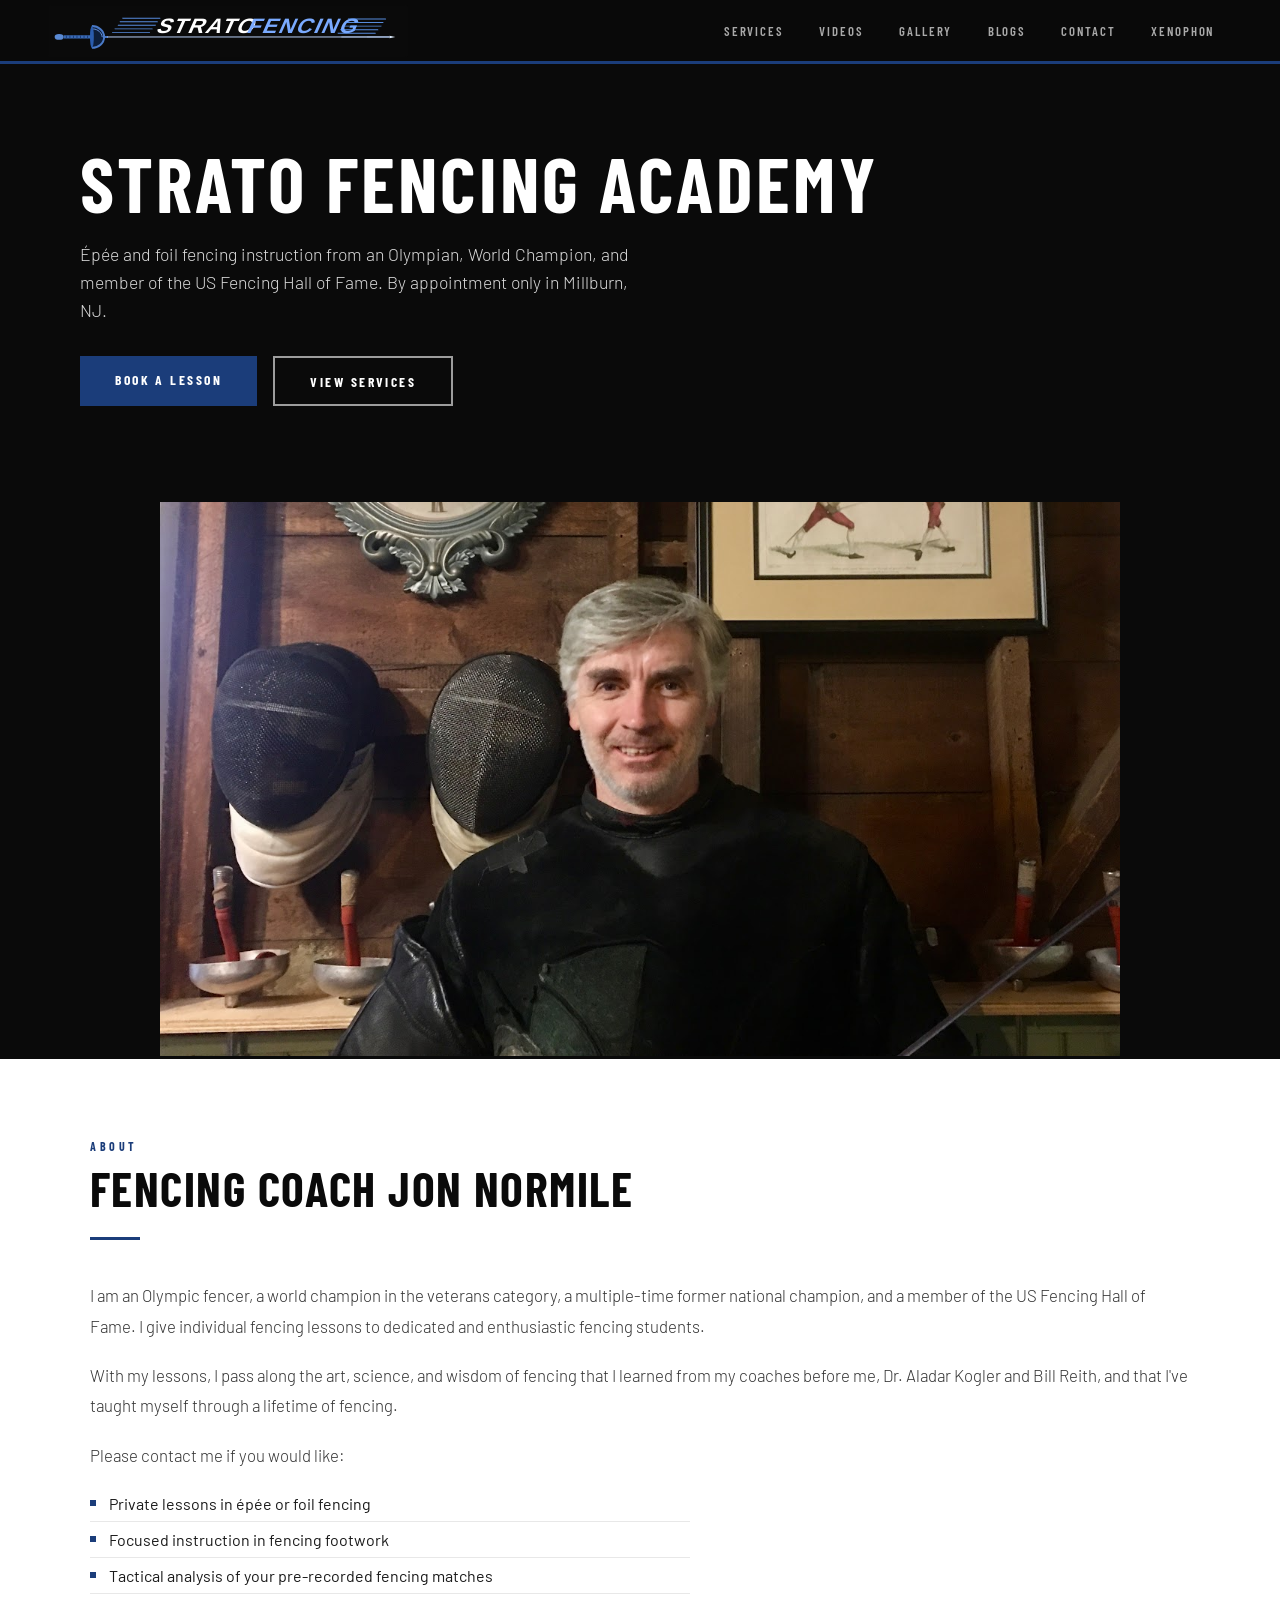
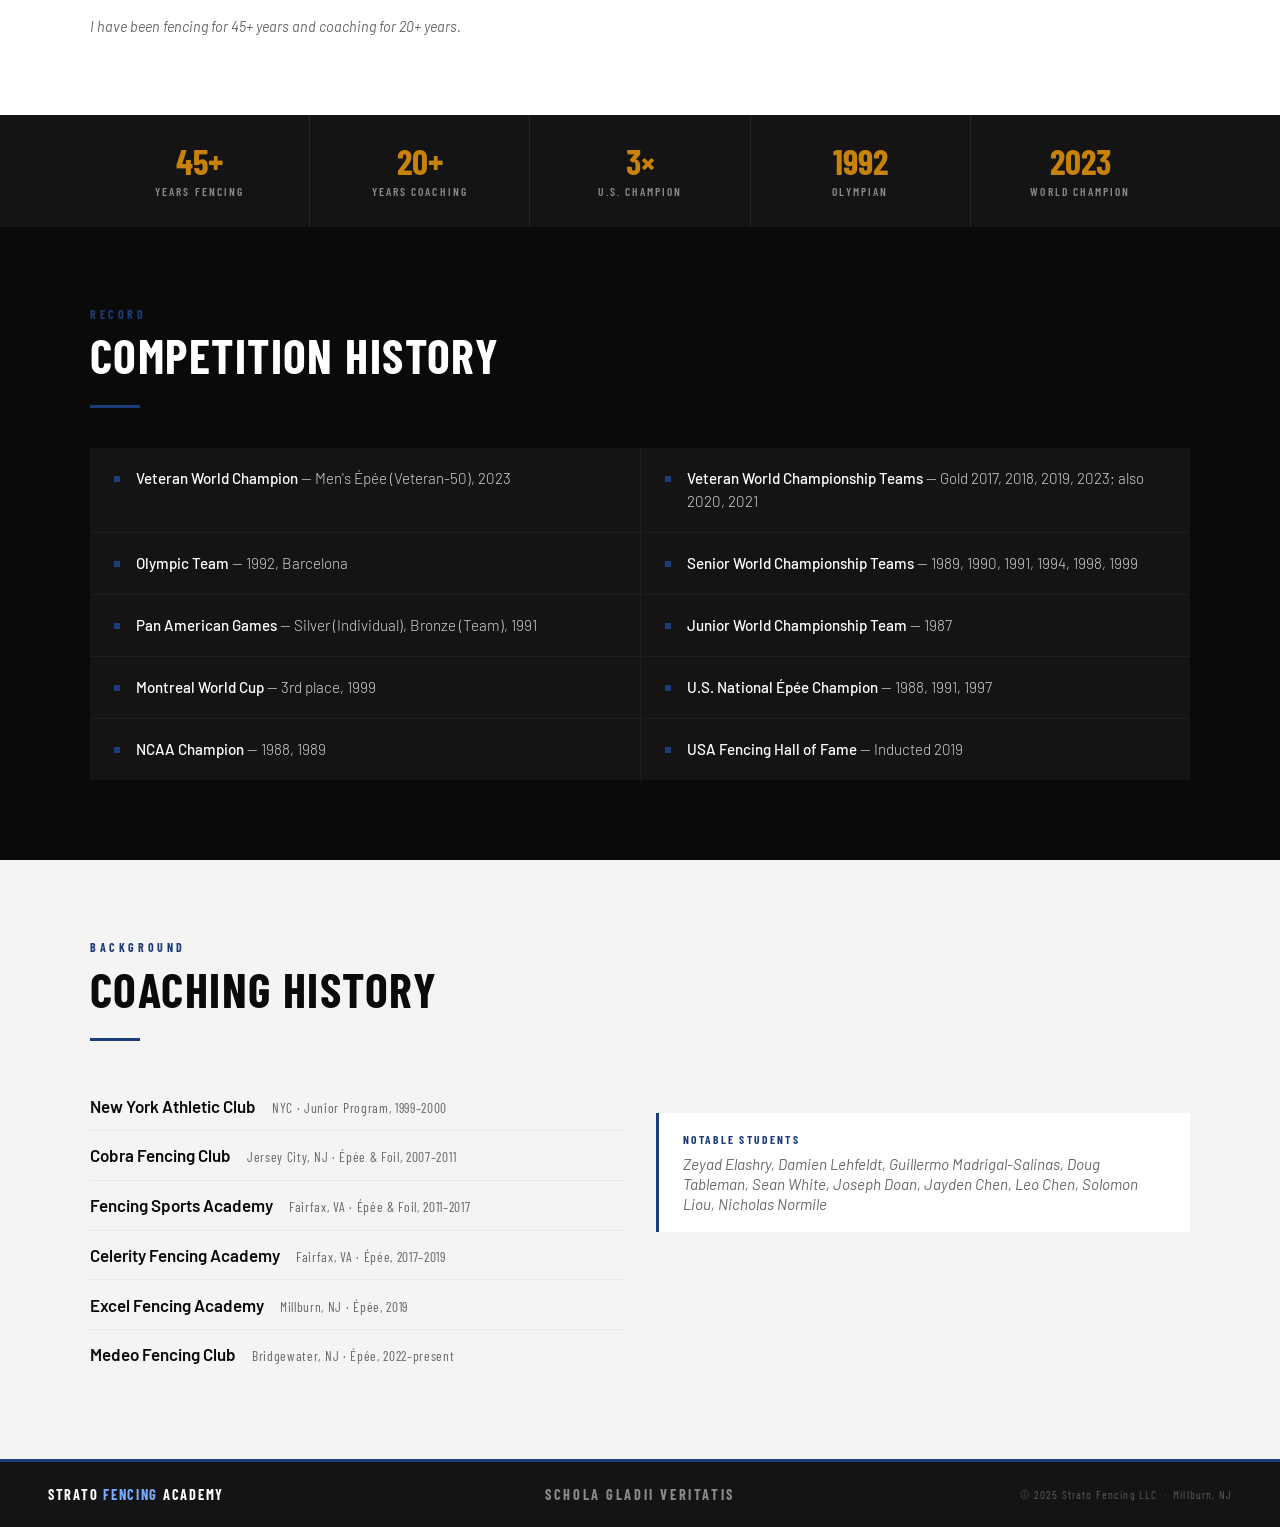
==== index.html @ b4c85057 "Add Zelle QR code to contact page, update stats bar color to amber - Add zelle-qr.png and display it" ====
<!DOCTYPE html>
<html lang="en">
<head>
  <meta charset="UTF-8" />
  <meta name="viewport" content="width=device-width, initial-scale=1.0" />
  <title>Strato Fencing Academy | Jon Normile — Millburn, NJ</title>
  <meta name="description" content="Private épée and foil fencing lessons in Millburn, NJ with Jon Normile — 1992 Olympian, 2023 Veteran World Champion, USA Fencing Hall of Fame." />
  <meta name="keywords" content="fencing lessons Millburn NJ, epee coach New Jersey, fencing instructor NJ, private fencing lessons, Jon Normile" />
  <link rel="preconnect" href="https://fonts.googleapis.com" />
  <link rel="preconnect" href="https://fonts.gstatic.com" crossorigin />
  <link href="https://fonts.googleapis.com/css2?family=Barlow+Condensed:wght@300;400;600;700&family=Barlow:wght@300;400;500&display=swap" rel="stylesheet" />
  <style>
    *, *::before, *::after { box-sizing: border-box; margin: 0; padding: 0; }

    :root {
      --black:   #0a0a0a;
      --dark:    #141414;
      --white:   #ffffff;
      --off:     #f4f4f4;
      --accent:  #1b3d7a;
      --accent2: #2a5cad;
      --text:    #1a1a1a;
      --muted:   #666666;
      --light:   #e8e8e8;
    }

    html { scroll-behavior: smooth; }

    body {
      font-family: 'Barlow', sans-serif;
      font-size: 17px;
      color: var(--text);
      background: var(--white);
      overflow-x: hidden;
    }

    /* ── NAV ── */
    nav {
      position: fixed; top: 0; left: 0; right: 0; z-index: 200;
      height: 64px;
      display: flex; align-items: center; justify-content: space-between;
      padding: 0 3rem;
      background: rgba(10,10,10,0.95);
      backdrop-filter: blur(6px);
      border-bottom: 3px solid var(--accent);
    }
    .nav-logo { text-decoration: none; display: flex; align-items: center; }
    .nav-logo-img { height: 52px; width: auto; display: block; }
    .nav-links { display: flex; list-style: none; }
    .nav-links a {
      font-family: 'Barlow Condensed', sans-serif;
      font-size: 0.8rem;
      font-weight: 600;
      letter-spacing: 0.15em;
      text-transform: uppercase;
      color: rgba(255,255,255,0.65);
      text-decoration: none;
      padding: 0 1.1rem;
      height: 64px;
      display: flex; align-items: center;
      border-bottom: 3px solid transparent;
      margin-bottom: -3px;
      transition: color 0.2s, border-color 0.2s;
    }
    .nav-links a:hover,
    .nav-links a.active { color: var(--white); border-bottom-color: var(--accent); }

    /* ── HERO ── */
    .hero {
      background: var(--black);
      padding: 9rem 5rem 6rem;
      display: flex;
      flex-direction: column;
      align-items: flex-start;
    }
    .hero-title {
      font-family: 'Barlow Condensed', sans-serif;
      font-size: clamp(2.5rem, 6vw, 5rem);
      font-weight: 700;
      line-height: 1;
      letter-spacing: 0.04em;
      text-transform: uppercase;
      color: var(--white);
      margin-bottom: 1.2rem;
    }
    .hero-sub {
      font-size: 1.1rem;
      font-weight: 300;
      color: rgba(255,255,255,0.85);
      margin-bottom: 2rem;
      max-width: 560px;
      line-height: 1.6;
    }
    .hero-cta {
      display: flex; gap: 1rem; flex-wrap: wrap;
    }
    .btn-primary {
      font-family: 'Barlow Condensed', sans-serif;
      font-size: 0.85rem;
      font-weight: 700;
      letter-spacing: 0.18em;
      text-transform: uppercase;
      padding: 0.9rem 2.2rem;
      background: var(--accent);
      color: var(--white);
      text-decoration: none;
      transition: background 0.2s, transform 0.15s;
      display: inline-block;
    }
    .btn-primary:hover { background: var(--accent2); transform: translateY(-2px); }
    .btn-outline {
      font-family: 'Barlow Condensed', sans-serif;
      font-size: 0.85rem;
      font-weight: 700;
      letter-spacing: 0.18em;
      text-transform: uppercase;
      padding: 0.9rem 2.2rem;
      border: 2px solid rgba(255,255,255,0.6);
      color: var(--white);
      text-decoration: none;
      transition: border-color 0.2s, background 0.2s;
      display: inline-block;
    }
    .btn-outline:hover { border-color: var(--white); background: rgba(255,255,255,0.1); }

    /* ── PHOTO BLOCK ── */
    .photo-block {
      background: var(--black);
      text-align: center;
    }
    .photo-block img {
      width: 75%;
      height: auto;
      display: inline-block;
    }

    /* ── STATS BAR ── */
    .stats-bar {
      background: var(--dark);
      display: flex;
      justify-content: center;
    }
    .stats-inner {
      display: flex;
      width: 100%;
      max-width: 1100px;
    }
    .stat {
      flex: 1;
      padding: 1.8rem 2rem;
      text-align: center;
      border-right: 1px solid rgba(255,255,255,0.08);
    }
    .stat:last-child { border-right: none; }
    .stat-number {
      font-family: 'Barlow Condensed', sans-serif;
      font-size: 2.2rem;
      font-weight: 700;
      color: #c8820a;
      line-height: 1;
      margin-bottom: 0.3rem;
    }
    .stat-label {
      font-family: 'Barlow Condensed', sans-serif;
      font-size: 0.72rem;
      font-weight: 600;
      letter-spacing: 0.18em;
      text-transform: uppercase;
      color: rgba(255,255,255,0.5);
    }

    /* ── SECTIONS ── */
    section { padding: 5rem 3rem; }
    .section-inner { max-width: 1100px; margin: 0 auto; }
    .section-label {
      font-family: 'Barlow Condensed', sans-serif;
      font-size: 0.75rem;
      font-weight: 700;
      letter-spacing: 0.3em;
      text-transform: uppercase;
      color: var(--accent);
      margin-bottom: 0.6rem;
    }
    .section-title {
      font-family: 'Barlow Condensed', sans-serif;
      font-size: clamp(2rem, 4vw, 3rem);
      font-weight: 700;
      text-transform: uppercase;
      letter-spacing: 0.03em;
      color: var(--black);
      line-height: 1.05;
      margin-bottom: 1.5rem;
    }
    .section-rule {
      width: 50px; height: 3px;
      background: var(--accent);
      margin-bottom: 2.5rem;
    }

    /* ── ABOUT ── */
    #about { background: var(--white); }
    .services-list {
      list-style: none;
      margin: 1rem 0 1.5rem;
    }
    .services-list li {
      font-size: 1rem;
      font-weight: 400;
      padding: 0.5rem 0 0.5rem 1.2rem;
      border-bottom: 1px solid var(--light);
      position: relative;
      color: var(--text);
    }
    .services-list li::before {
      content: '';
      position: absolute; left: 0; top: 50%;
      transform: translateY(-50%);
      width: 6px; height: 6px;
      background: var(--accent);
    }

    /* ── COMPETITION ── */
    #competition { background: var(--black); }
    #competition .section-title { color: var(--white); }
    #competition .section-label { color: var(--accent); }
    .comp-grid {
      display: grid;
      grid-template-columns: 1fr 1fr;
      gap: 1px;
      background: rgba(255,255,255,0.08);
      margin-top: 1rem;
    }
    .comp-item {
      background: var(--dark);
      padding: 1.2rem 1.5rem;
      display: flex;
      gap: 1rem;
      align-items: flex-start;
      transition: background 0.2s;
    }
    .comp-item:hover { background: #1e1e1e; }
    .comp-bullet {
      width: 6px; height: 6px;
      background: var(--accent);
      flex-shrink: 0;
      margin-top: 0.55rem;
    }
    .comp-text {
      font-size: 0.95rem;
      font-weight: 300;
      color: rgba(255,255,255,0.8);
      line-height: 1.5;
    }
    .comp-text strong { color: var(--white); font-weight: 500; }

    /* ── COACHING HISTORY ── */
    #coaching { background: var(--off); }
    .coaching-two-col {
      display: grid;
      grid-template-columns: 1fr 1fr;
      gap: 2rem;
      align-items: start;
    }
    .coaching-list { list-style: none; }
    .coaching-list li {
      display: flex;
      gap: 1rem;
      padding: 0.9rem 0;
      border-bottom: 1px solid var(--light);
      align-items: baseline;
      flex-wrap: wrap;
    }
    .coaching-list li:last-child { border-bottom: none; }
    .coaching-list a {
      font-weight: 600;
      color: var(--black);
      text-decoration: none;
      transition: color 0.2s;
    }
    .coaching-list a:hover { color: var(--accent); }
    .coaching-meta {
      font-family: 'Barlow Condensed', sans-serif;
      font-size: 0.85rem;
      letter-spacing: 0.05em;
      color: var(--muted);
    }
    .notable-students {
      margin-top: 2rem;
      padding: 1.2rem 1.5rem;
      background: var(--white);
      border-left: 3px solid var(--accent);
    }
    .notable-students strong {
      font-family: 'Barlow Condensed', sans-serif;
      font-size: 0.72rem;
      font-weight: 700;
      letter-spacing: 0.2em;
      text-transform: uppercase;
      color: var(--accent);
      display: block;
      margin-bottom: 0.4rem;
    }
    .notable-students span { font-size: 0.95rem; color: var(--muted); font-style: italic; }

    /* ── FOOTER ── */
    footer {
      background: var(--dark);
      border-top: 3px solid var(--accent);
      padding: 1.5rem 3rem;
      display: grid;
      grid-template-columns: 1fr 1fr 1fr;
      align-items: center;
    }
    .footer-logo {
      font-family: 'Barlow Condensed', sans-serif;
      font-size: 0.9rem;
      font-weight: 700;
      letter-spacing: 0.12em;
      text-transform: uppercase;
      color: var(--white);
    }
    .footer-logo span { color: #7aaaff; }
    .footer-schola {
      font-family: 'Barlow Condensed', sans-serif;
      font-size: 0.9rem;
      font-weight: 700;
      letter-spacing: 0.18em;
      text-transform: uppercase;
      color: rgba(255,255,255,0.5);
      text-align: center;
    }
    .footer-copy {
      font-family: 'Barlow Condensed', sans-serif;
      font-size: 0.72rem;
      letter-spacing: 0.1em;
      color: rgba(255,255,255,0.3);
    }

    /* ── RESPONSIVE ── */
    @media (max-width: 900px) {
      nav { padding: 0 1.2rem; }
      .nav-links a { padding: 0 0.6rem; font-size: 0.72rem; }
      .hero { padding: 7rem 2rem 4rem; }
      .comp-grid { grid-template-columns: 1fr; }
      .coaching-two-col { grid-template-columns: 1fr; }
      section { padding: 3.5rem 1.5rem; }
      .stats-inner { flex-wrap: wrap; }
      .stat { flex: 1 1 50%; }
      footer { flex-direction: column; gap: 0.5rem; padding: 1.2rem; text-align: center; }
    }
    @media (max-width: 500px) {
      .nav-links a { padding: 0 0.4rem; font-size: 0.65rem; letter-spacing: 0.08em; }
      .hero { padding: 6rem 1.2rem 3rem; }
      .photo-block img { width: 100%; }
    }
  </style>
</head>
<body>

<!-- NAV -->
<nav>
  <a class="nav-logo" href="index.html"><img src="strato-logo.svg" alt="Strato Fencing Academy" class="nav-logo-img"></a>
  <ul class="nav-links">
    <li><a href="products.html">Services</a></li>
    <li><a href="videos.html">Videos</a></li>
    <li><a href="gallery.html">Gallery</a></li>
    <li><a href="blogs.html">Blogs</a></li>
    <li><a href="contact.html">Contact</a></li>
    <li><a href="xenophon.html">Xenophon</a></li>
  </ul>
</nav>

<!-- HERO -->
<div class="hero">
  <h1 class="hero-title">Strato Fencing Academy</h1>
  <p class="hero-sub">Épée and foil fencing instruction from an Olympian, World Champion, and member of the US Fencing Hall of Fame. By appointment only in Millburn, NJ.</p>
  <div class="hero-cta">
    <a class="btn-primary" href="https://calendar.app.google/FZzLGqVo8ZLfsFh5A" target="_blank">Book a Lesson</a>
    <a class="btn-outline" href="products.html">View Services</a>
  </div>
</div>

<!-- PHOTO -->
<div class="photo-block">
  <img src="homepage.jpg" alt="Jon Normile" />
</div>

<!-- ABOUT -->
<section id="about">
  <div class="section-inner">
    <div class="section-label">About</div>
    <h2 class="section-title">Fencing Coach Jon Normile</h2>
    <div class="section-rule"></div>
    <p style="font-size:1.05rem; font-weight:300; line-height:1.8; color:#333; margin-bottom:1.2rem;">I am an Olympic fencer, a world champion in the veterans category, a multiple-time former national champion, and a member of the US Fencing Hall of Fame. I give individual fencing lessons to dedicated and enthusiastic fencing students.</p>
    <p style="font-size:1.05rem; font-weight:300; line-height:1.8; color:#333; margin-bottom:1.2rem;">With my lessons, I pass along the art, science, and wisdom of fencing that I learned from my coaches before me, Dr. Aladar Kogler and Bill Reith, and that I've taught myself through a lifetime of fencing.</p>
    <p style="font-size:1.05rem; font-weight:300; line-height:1.8; color:#333; margin-bottom:0.8rem;">Please contact me if you would like:</p>
    <ul class="services-list" style="max-width:600px;">
      <li>Private lessons in épée or foil fencing</li>
      <li>Focused instruction in fencing footwork</li>
      <li>Tactical analysis of your pre-recorded fencing matches</li>
    </ul>
    <p style="font-size:0.9rem; font-style:italic; color:var(--muted); margin-top:1rem;">I have been fencing for 45+ years and coaching for 20+ years.</p>
  </div>
</section>

<!-- STATS BAR -->
<div class="stats-bar">
  <div class="stats-inner">
    <div class="stat">
      <div class="stat-number">45+</div>
      <div class="stat-label">Years Fencing</div>
    </div>
    <div class="stat">
      <div class="stat-number">20+</div>
      <div class="stat-label">Years Coaching</div>
    </div>
    <div class="stat">
      <div class="stat-number">3×</div>
      <div class="stat-label">U.S. Champion</div>
    </div>
    <div class="stat">
      <div class="stat-number">1992</div>
      <div class="stat-label">Olympian</div>
    </div>
    <div class="stat">
      <div class="stat-number">2023</div>
      <div class="stat-label">World Champion</div>
    </div>
  </div>
</div>

<!-- COMPETITION -->
<section id="competition">
  <div class="section-inner">
    <div class="section-label">Record</div>
    <h2 class="section-title">Competition History</h2>
    <div class="section-rule"></div>
    <div class="comp-grid">
      <div class="comp-item"><div class="comp-bullet"></div><div class="comp-text"><strong>Veteran World Champion</strong> — Men's Épée (Veteran-50), 2023</div></div>
      <div class="comp-item"><div class="comp-bullet"></div><div class="comp-text"><strong>Veteran World Championship Teams</strong> — Gold 2017, 2018, 2019, 2023; also 2020, 2021</div></div>
      <div class="comp-item"><div class="comp-bullet"></div><div class="comp-text"><strong>Olympic Team</strong> — 1992, Barcelona</div></div>
      <div class="comp-item"><div class="comp-bullet"></div><div class="comp-text"><strong>Senior World Championship Teams</strong> — 1989, 1990, 1991, 1994, 1998, 1999</div></div>
      <div class="comp-item"><div class="comp-bullet"></div><div class="comp-text"><strong>Pan American Games</strong> — Silver (Individual), Bronze (Team), 1991</div></div>
      <div class="comp-item"><div class="comp-bullet"></div><div class="comp-text"><strong>Junior World Championship Team</strong> — 1987</div></div>
      <div class="comp-item"><div class="comp-bullet"></div><div class="comp-text"><strong>Montreal World Cup</strong> — 3rd place, 1999</div></div>
      <div class="comp-item"><div class="comp-bullet"></div><div class="comp-text"><strong>U.S. National Épée Champion</strong> — 1988, 1991, 1997</div></div>
      <div class="comp-item"><div class="comp-bullet"></div><div class="comp-text"><strong>NCAA Champion</strong> — 1988, 1989</div></div>
      <div class="comp-item"><div class="comp-bullet"></div><div class="comp-text"><strong>USA Fencing Hall of Fame</strong> — Inducted 2019</div></div>
    </div>
  </div>
</section>

<!-- COACHING -->
<section id="coaching">
  <div class="section-inner">
    <div class="section-label">Background</div>
    <h2 class="section-title">Coaching History</h2>
    <div class="section-rule"></div>
    <div class="coaching-two-col">
      <ul class="coaching-list">
        <li>
          <a href="https://www.nyac.org/web/pages/fencing" target="_blank">New York Athletic Club</a>
          <span class="coaching-meta">NYC · Junior Program, 1999–2000</span>
        </li>
        <li>
          <a href="https://www.cobrafencing.com/" target="_blank">Cobra Fencing Club</a>
          <span class="coaching-meta">Jersey City, NJ · Épée &amp; Foil, 2007–2011</span>
        </li>
        <li>
          <a href="https://www.fencingsports.net/" target="_blank">Fencing Sports Academy</a>
          <span class="coaching-meta">Fairfax, VA · Épée &amp; Foil, 2011–2017</span>
        </li>
        <li>
          <a href="https://www.facebook.com/celerityfencing/" target="_blank">Celerity Fencing Academy</a>
          <span class="coaching-meta">Fairfax, VA · Épée, 2017–2019</span>
        </li>
        <li>
          <a href="https://www.excelfencers.com/" target="_blank">Excel Fencing Academy</a>
          <span class="coaching-meta">Millburn, NJ · Épée, 2019</span>
        </li>
        <li>
          <a href="https://www.medeofencing.com/" target="_blank">Medeo Fencing Club</a>
          <span class="coaching-meta">Bridgewater, NJ · Épée, 2022–present</span>
        </li>
      </ul>
      <div class="notable-students">
        <strong>Notable Students</strong>
        <span>Zeyad Elashry, Damien Lehfeldt, Guillermo Madrigal-Salinas, Doug Tableman, Sean White, Joseph Doan, Jayden Chen, Leo Chen, Solomon Liou, Nicholas Normile</span>
      </div>
    </div>
  </div>
</section>

<!-- FOOTER -->
<footer>
  <div class="footer-logo">Strato <span>Fencing</span> Academy</div>
  <div class="footer-schola">Schola Gladii Veritatis</div>
  <div class="footer-copy" style="text-align:right;">&copy; 2025 Strato Fencing LLC &nbsp;·&nbsp; Millburn, NJ</div>
</footer>

</body>
</html>
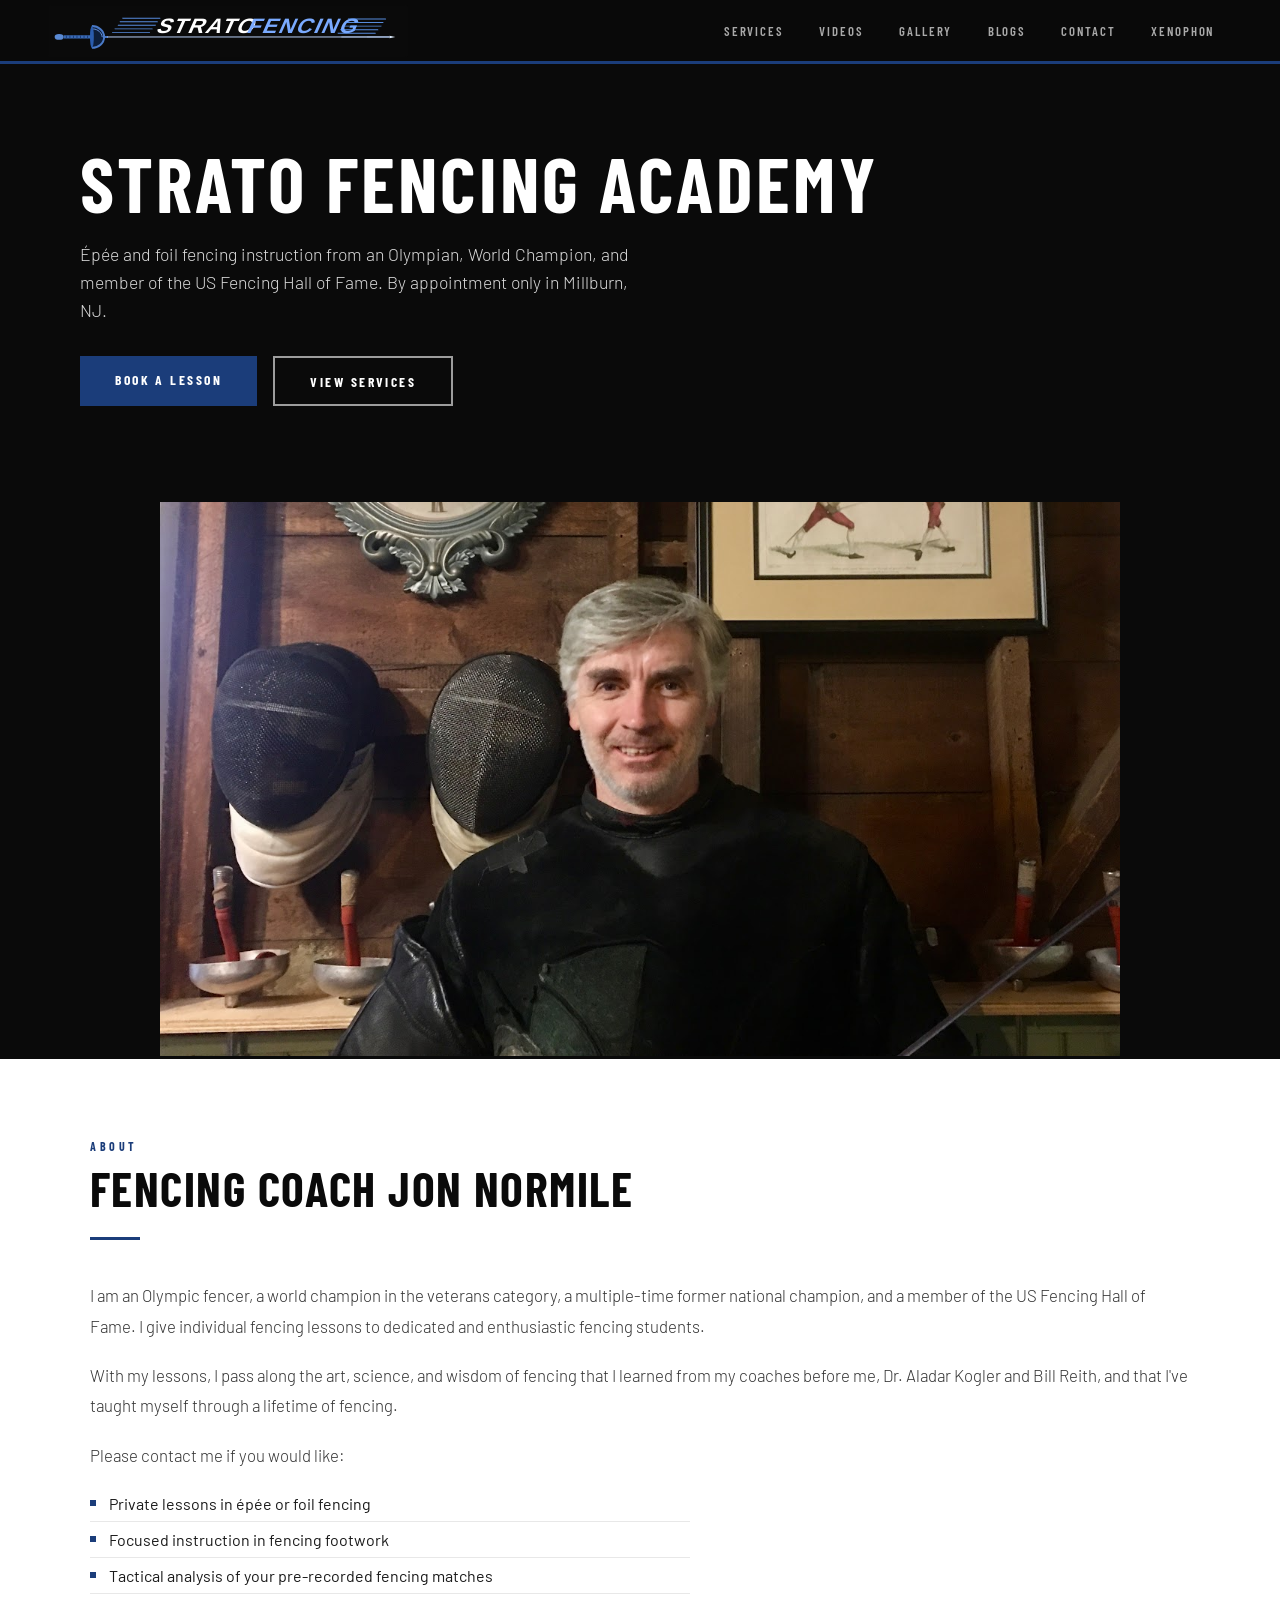
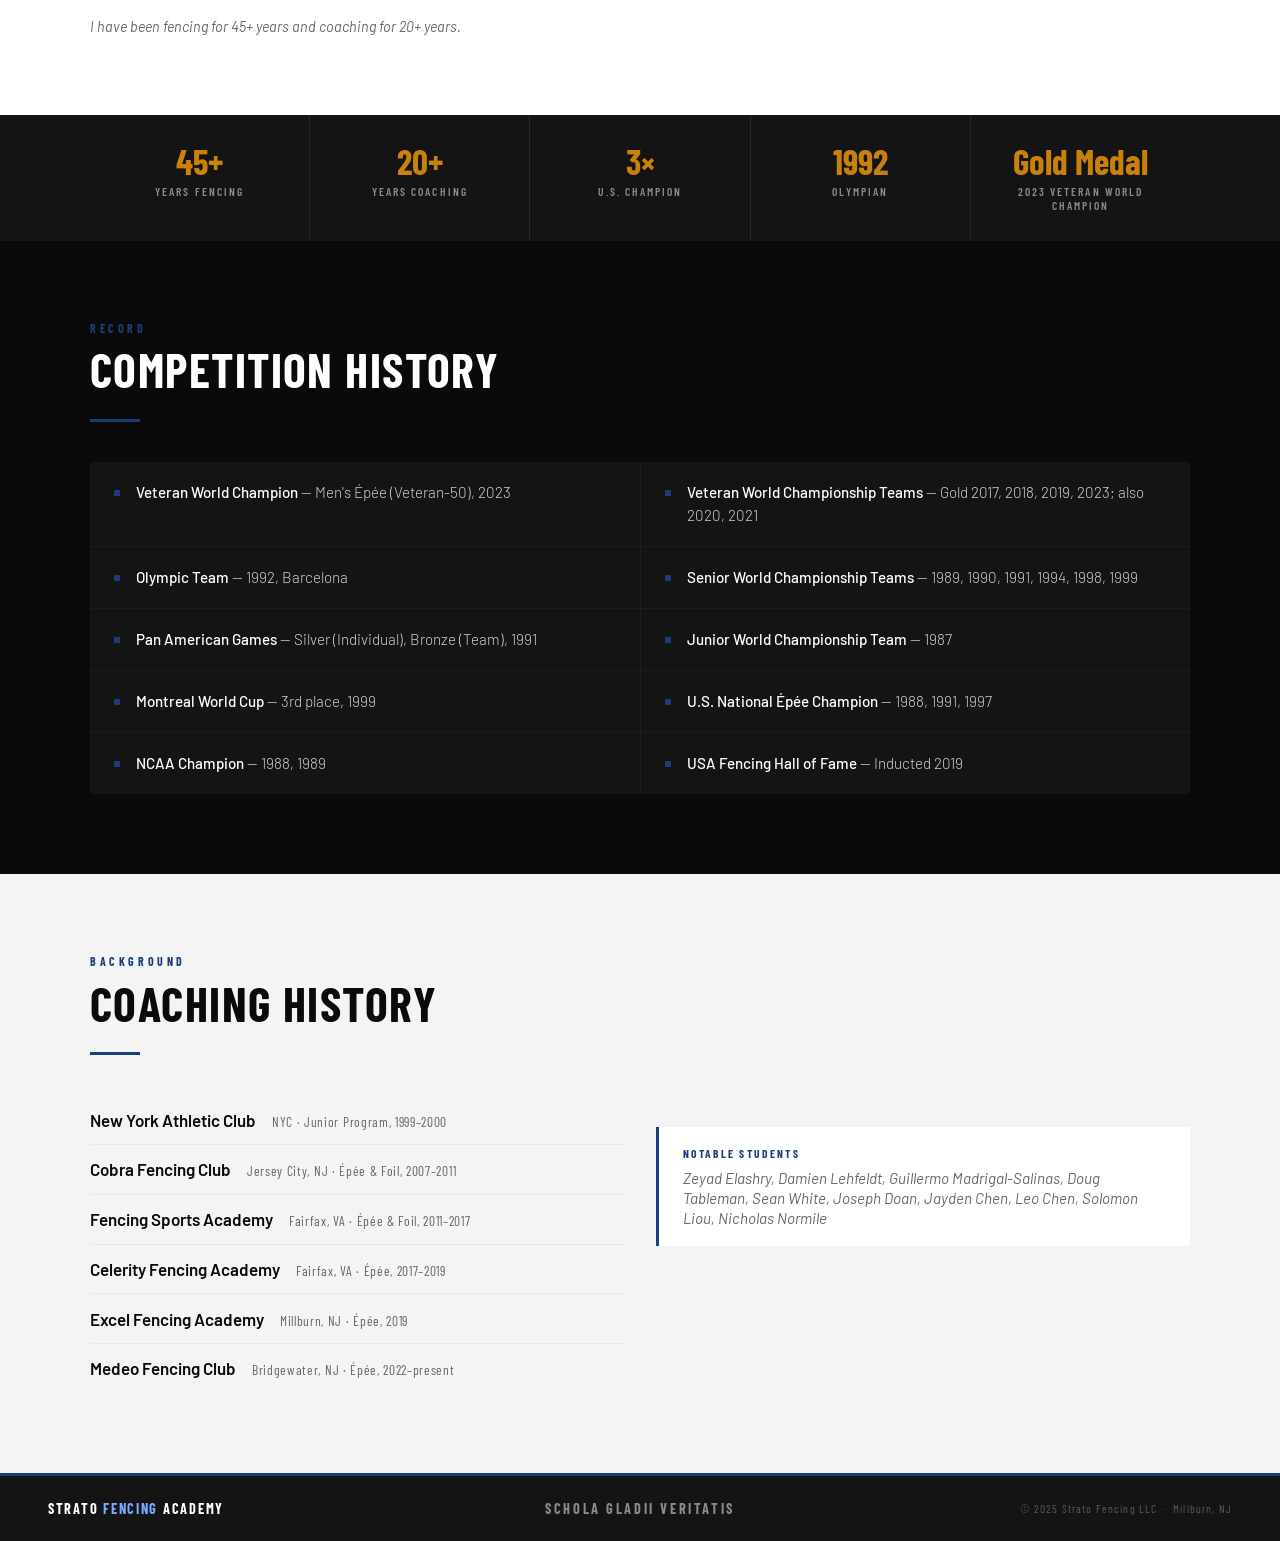
==== commit 6df6ca9d: "Update stats bar and contact page - Change '2023 World Champion' stat to 'Gold Medal / 2023 Veteran " ====
--- a/index.html
+++ b/index.html
@@ -423,8 +423,8 @@
       <div class="stat-label">Olympian</div>
     </div>
     <div class="stat">
-      <div class="stat-number">2023</div>
-      <div class="stat-label">World Champion</div>
+      <div class="stat-number">Gold Medal</div>
+      <div class="stat-label">2023 Veteran World Champion</div>
     </div>
   </div>
 </div>
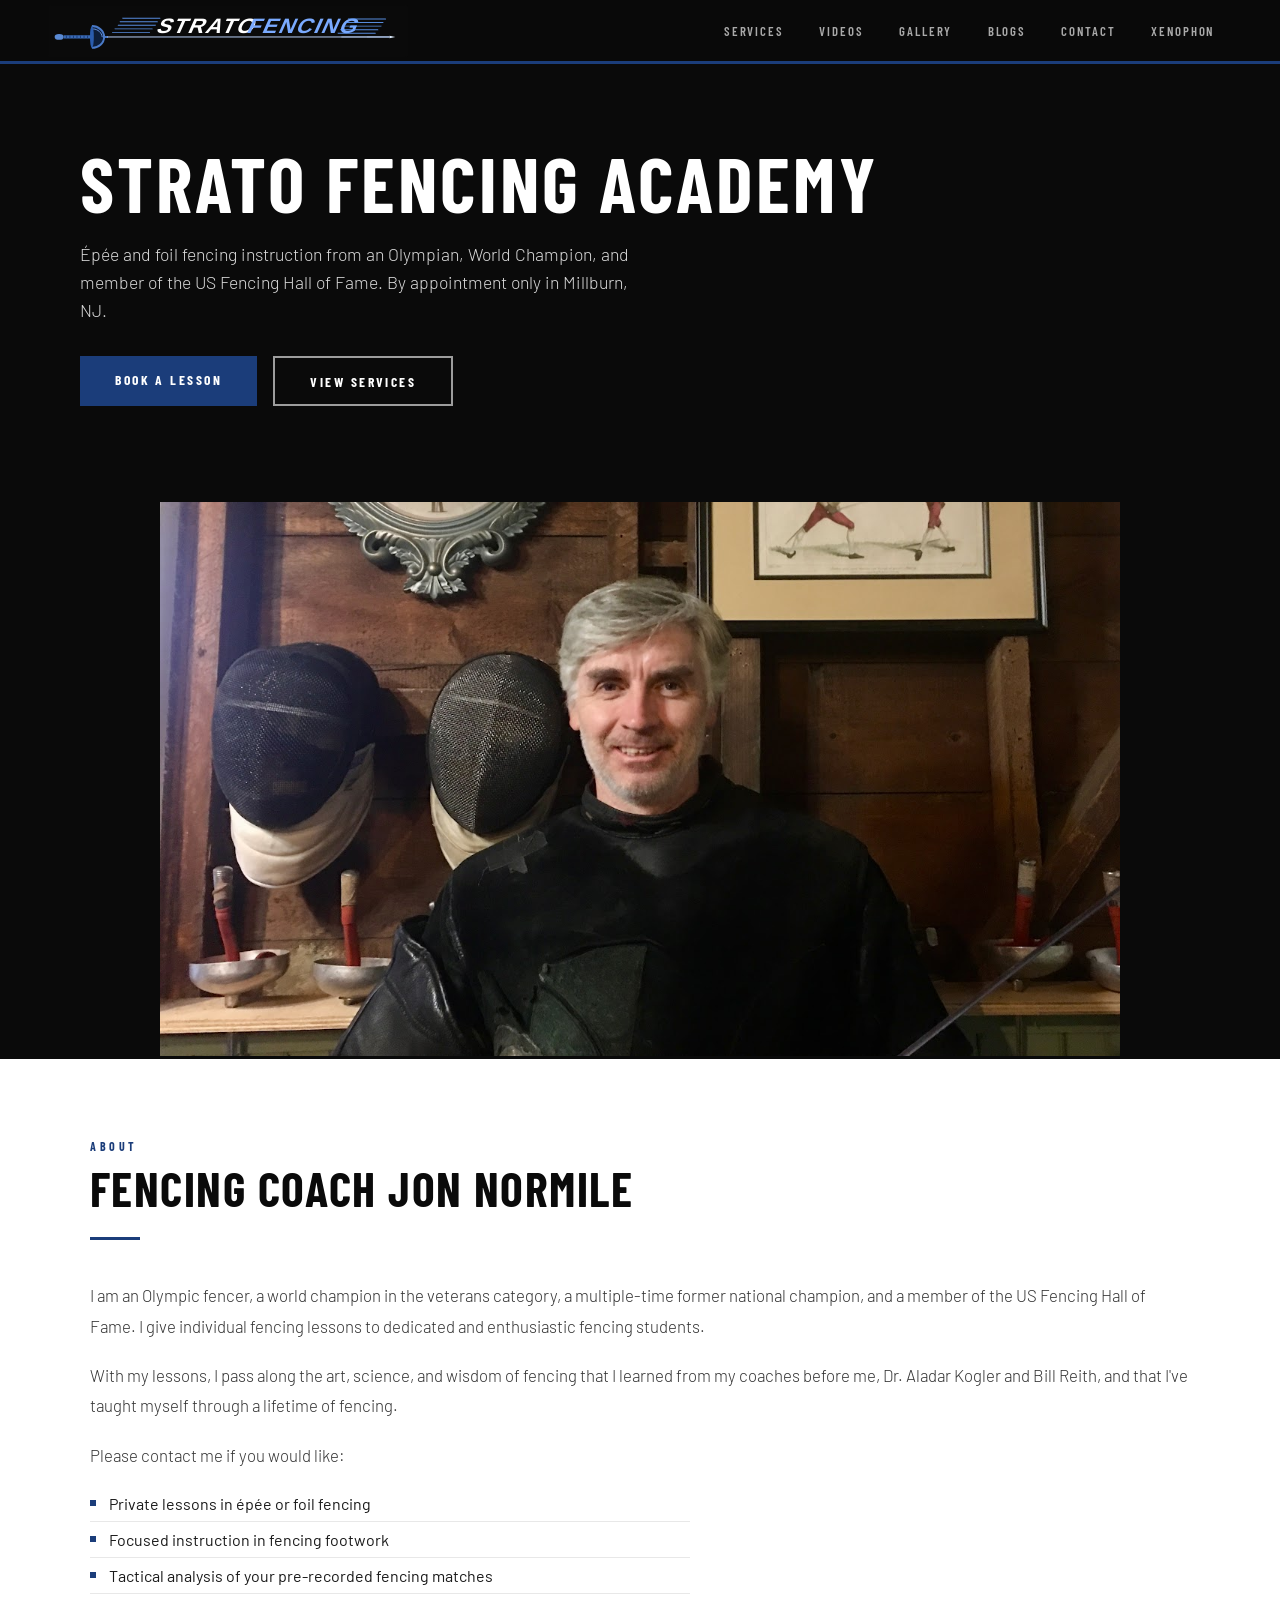
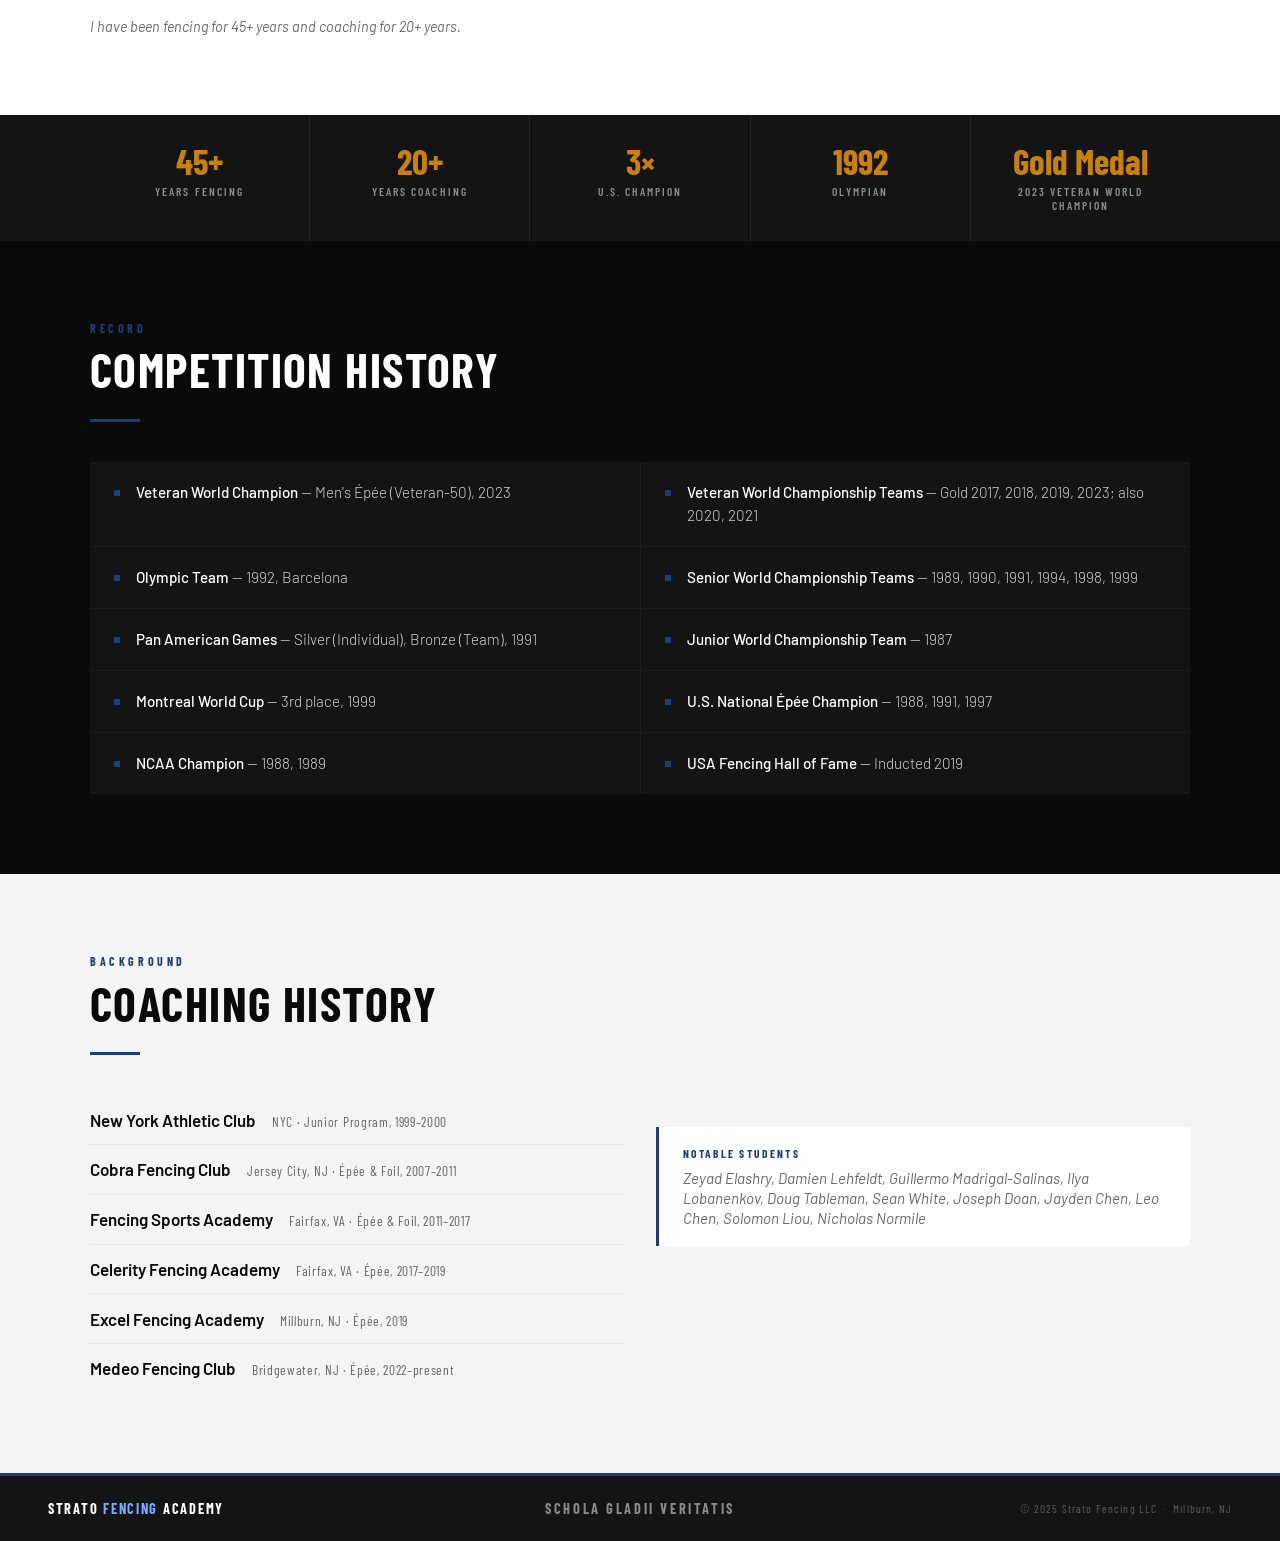
==== commit b90221dc: "Add Ilya Lobanenkov to notable students list Co-Authored-By: Claude Sonnet 4.6 <noreply@anthropic.co" ====
--- a/index.html
+++ b/index.html
@@ -485,7 +485,7 @@
       </ul>
       <div class="notable-students">
         <strong>Notable Students</strong>
-        <span>Zeyad Elashry, Damien Lehfeldt, Guillermo Madrigal-Salinas, Doug Tableman, Sean White, Joseph Doan, Jayden Chen, Leo Chen, Solomon Liou, Nicholas Normile</span>
+        <span>Zeyad Elashry, Damien Lehfeldt, Guillermo Madrigal-Salinas, Ilya Lobanenkov, Doug Tableman, Sean White, Joseph Doan, Jayden Chen, Leo Chen, Solomon Liou, Nicholas Normile</span>
       </div>
     </div>
   </div>
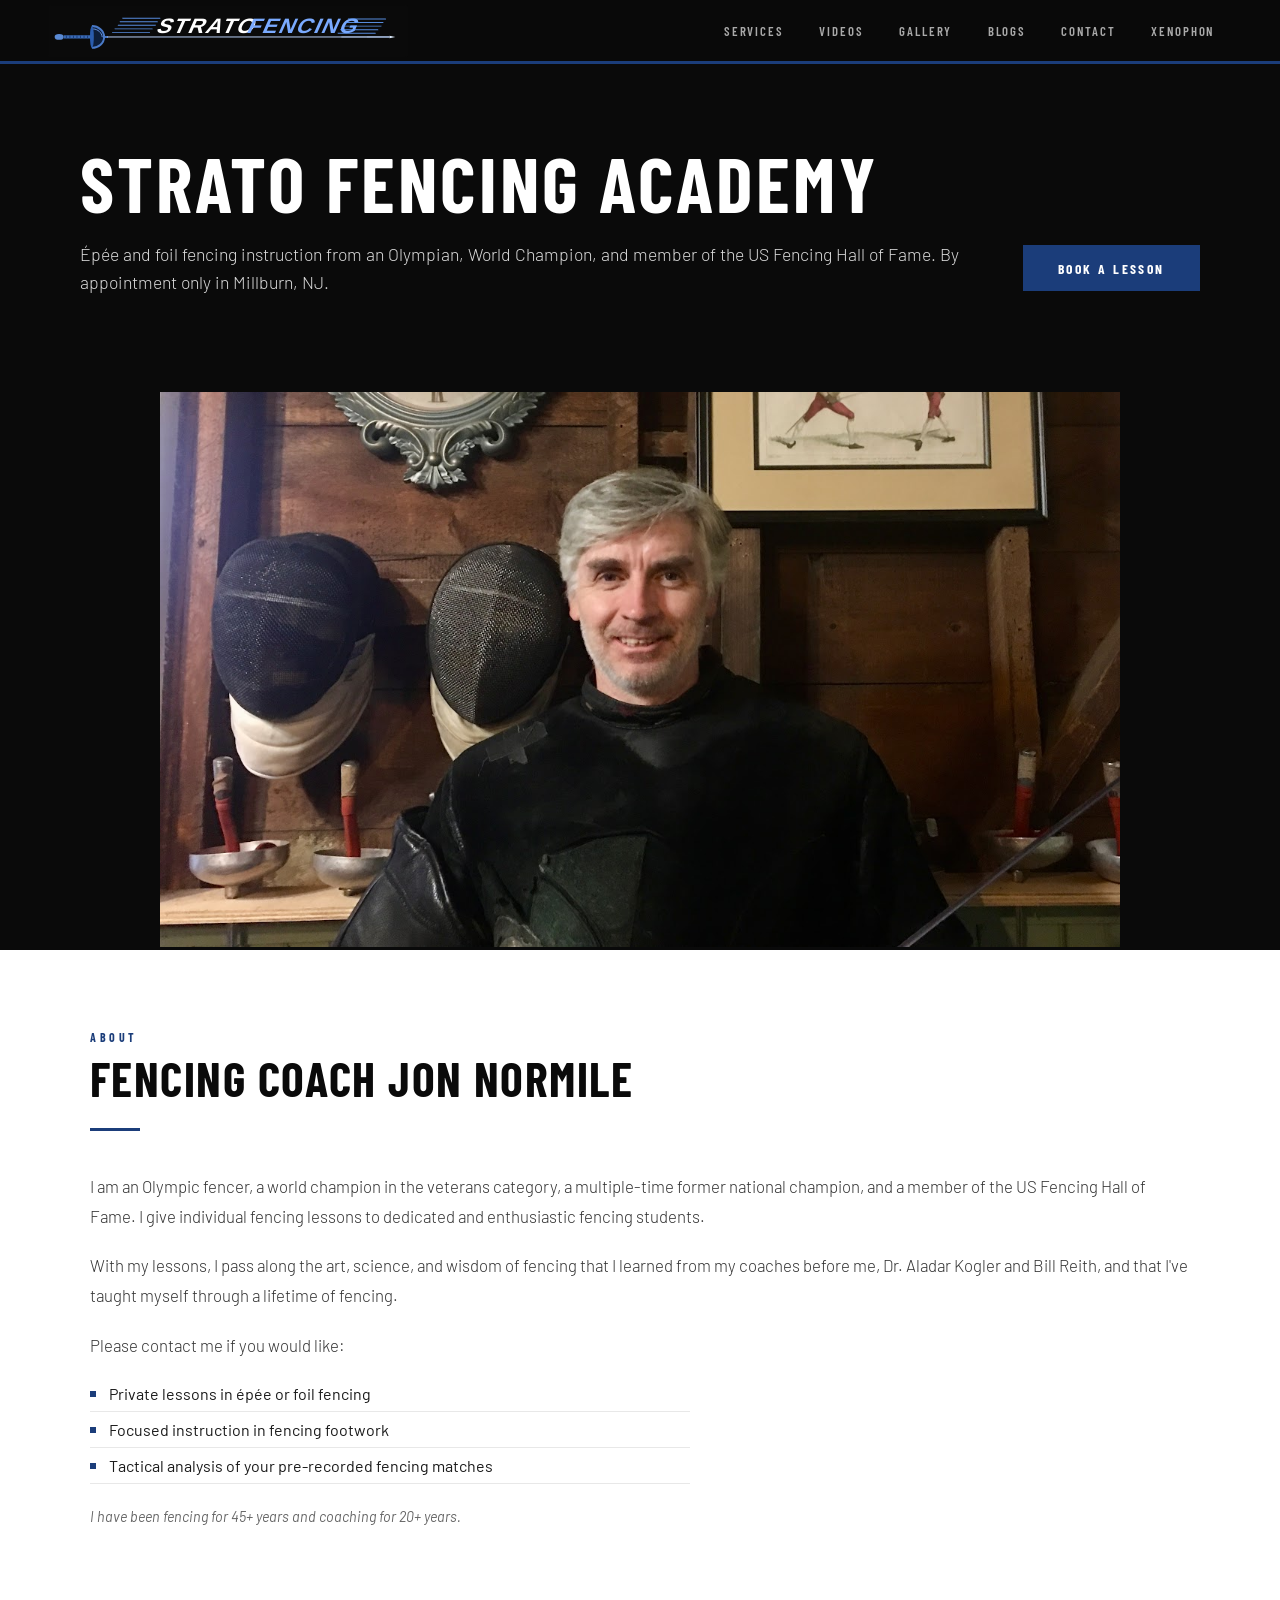
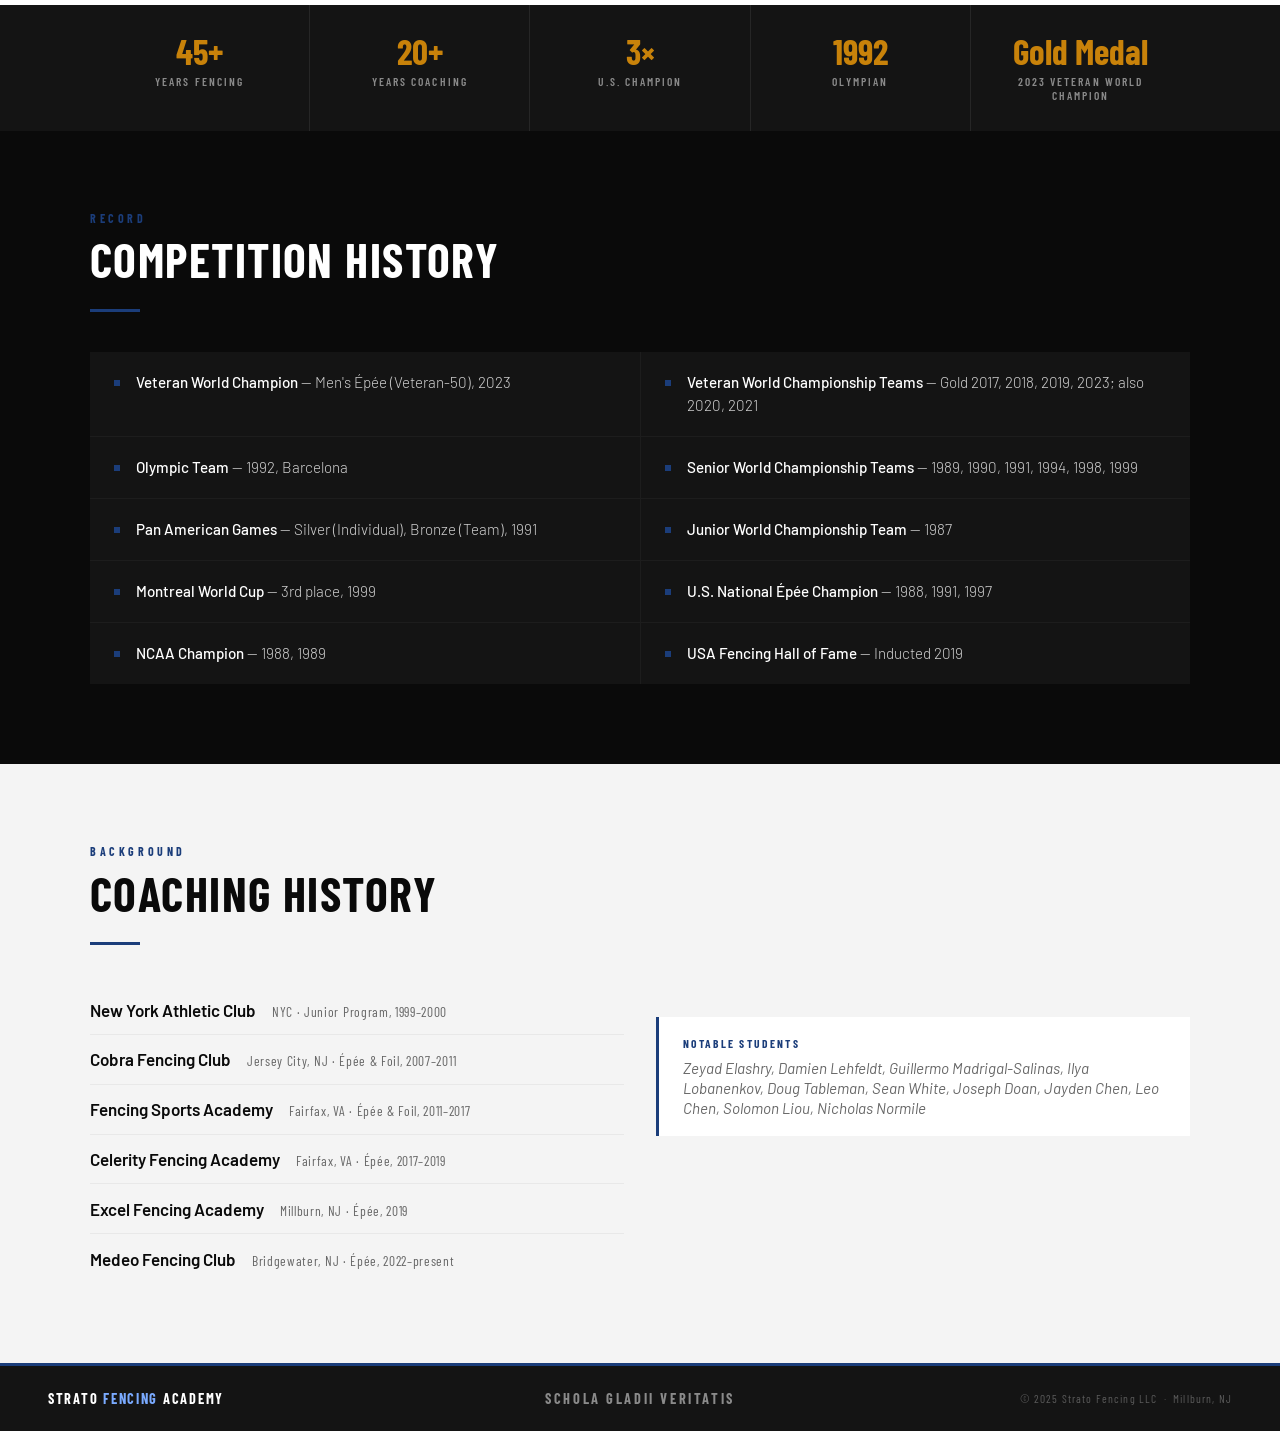
==== commit 16788ab2: "#15: Move Book a Lesson beside hero subtitle, remove View Services Hero subtitle and Book a Lesson b" ====
--- a/index.html
+++ b/index.html
@@ -71,7 +71,7 @@
       padding: 9rem 5rem 6rem;
       display: flex;
       flex-direction: column;
-      align-items: flex-start;
+      align-items: stretch;
     }
     .hero-title {
       font-family: 'Barlow Condensed', sans-serif;
@@ -82,17 +82,20 @@
       text-transform: uppercase;
       color: var(--white);
       margin-bottom: 1.2rem;
+    }
+    .hero-sub-row {
+      display: flex;
+      align-items: center;
+      justify-content: space-between;
+      gap: 2rem;
+      flex-wrap: wrap;
     }
     .hero-sub {
       font-size: 1.1rem;
       font-weight: 300;
       color: rgba(255,255,255,0.85);
-      margin-bottom: 2rem;
-      max-width: 560px;
       line-height: 1.6;
-    }
-    .hero-cta {
-      display: flex; gap: 1rem; flex-wrap: wrap;
+      flex: 1 1 320px;
     }
     .btn-primary {
       font-family: 'Barlow Condensed', sans-serif;
@@ -106,22 +109,9 @@
       text-decoration: none;
       transition: background 0.2s, transform 0.15s;
       display: inline-block;
+      flex-shrink: 0;
     }
     .btn-primary:hover { background: var(--accent2); transform: translateY(-2px); }
-    .btn-outline {
-      font-family: 'Barlow Condensed', sans-serif;
-      font-size: 0.85rem;
-      font-weight: 700;
-      letter-spacing: 0.18em;
-      text-transform: uppercase;
-      padding: 0.9rem 2.2rem;
-      border: 2px solid rgba(255,255,255,0.6);
-      color: var(--white);
-      text-decoration: none;
-      transition: border-color 0.2s, background 0.2s;
-      display: inline-block;
-    }
-    .btn-outline:hover { border-color: var(--white); background: rgba(255,255,255,0.1); }
 
     /* ── PHOTO BLOCK ── */
     .photo-block {
@@ -373,10 +363,9 @@
 <!-- HERO -->
 <div class="hero">
   <h1 class="hero-title">Strato Fencing Academy</h1>
-  <p class="hero-sub">Épée and foil fencing instruction from an Olympian, World Champion, and member of the US Fencing Hall of Fame. By appointment only in Millburn, NJ.</p>
-  <div class="hero-cta">
+  <div class="hero-sub-row">
+    <p class="hero-sub">Épée and foil fencing instruction from an Olympian, World Champion, and member of the US Fencing Hall of Fame. By appointment only in Millburn, NJ.</p>
     <a class="btn-primary" href="https://calendar.app.google/FZzLGqVo8ZLfsFh5A" target="_blank">Book a Lesson</a>
-    <a class="btn-outline" href="products.html">View Services</a>
   </div>
 </div>
 
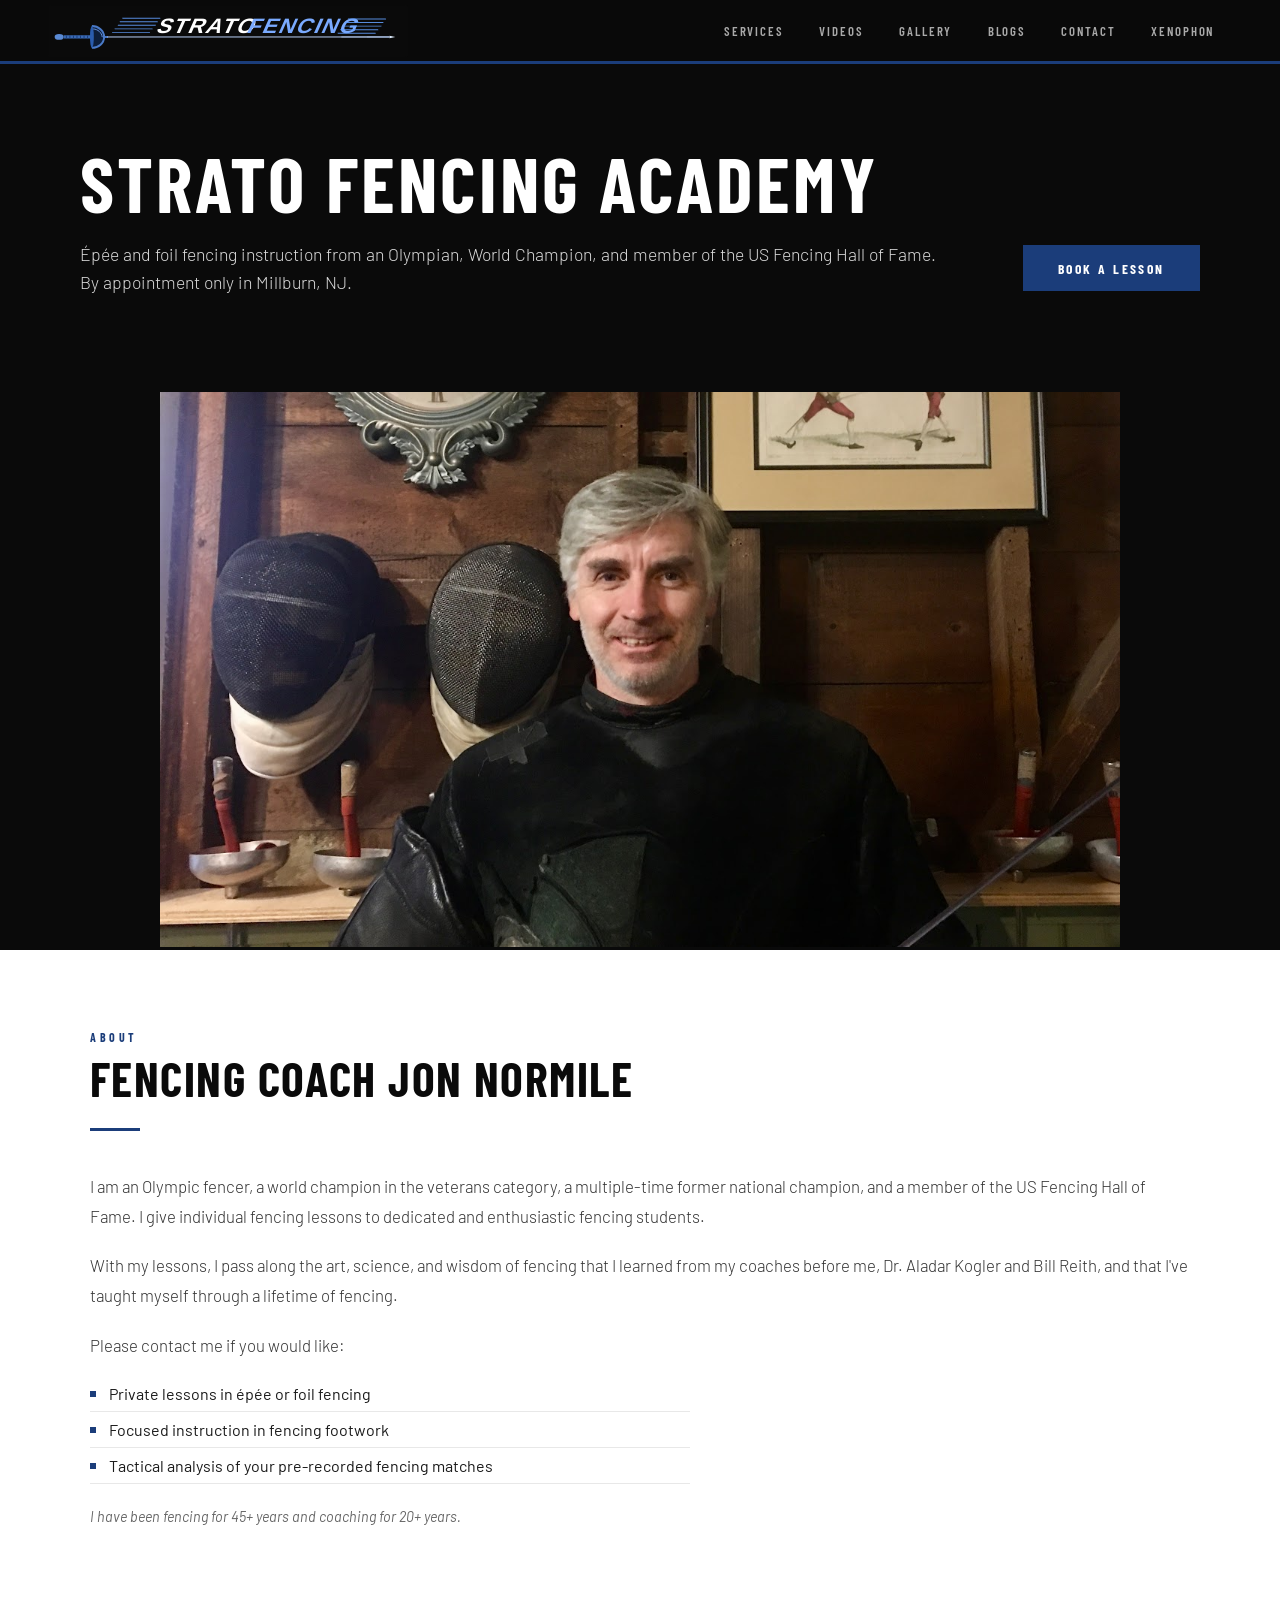
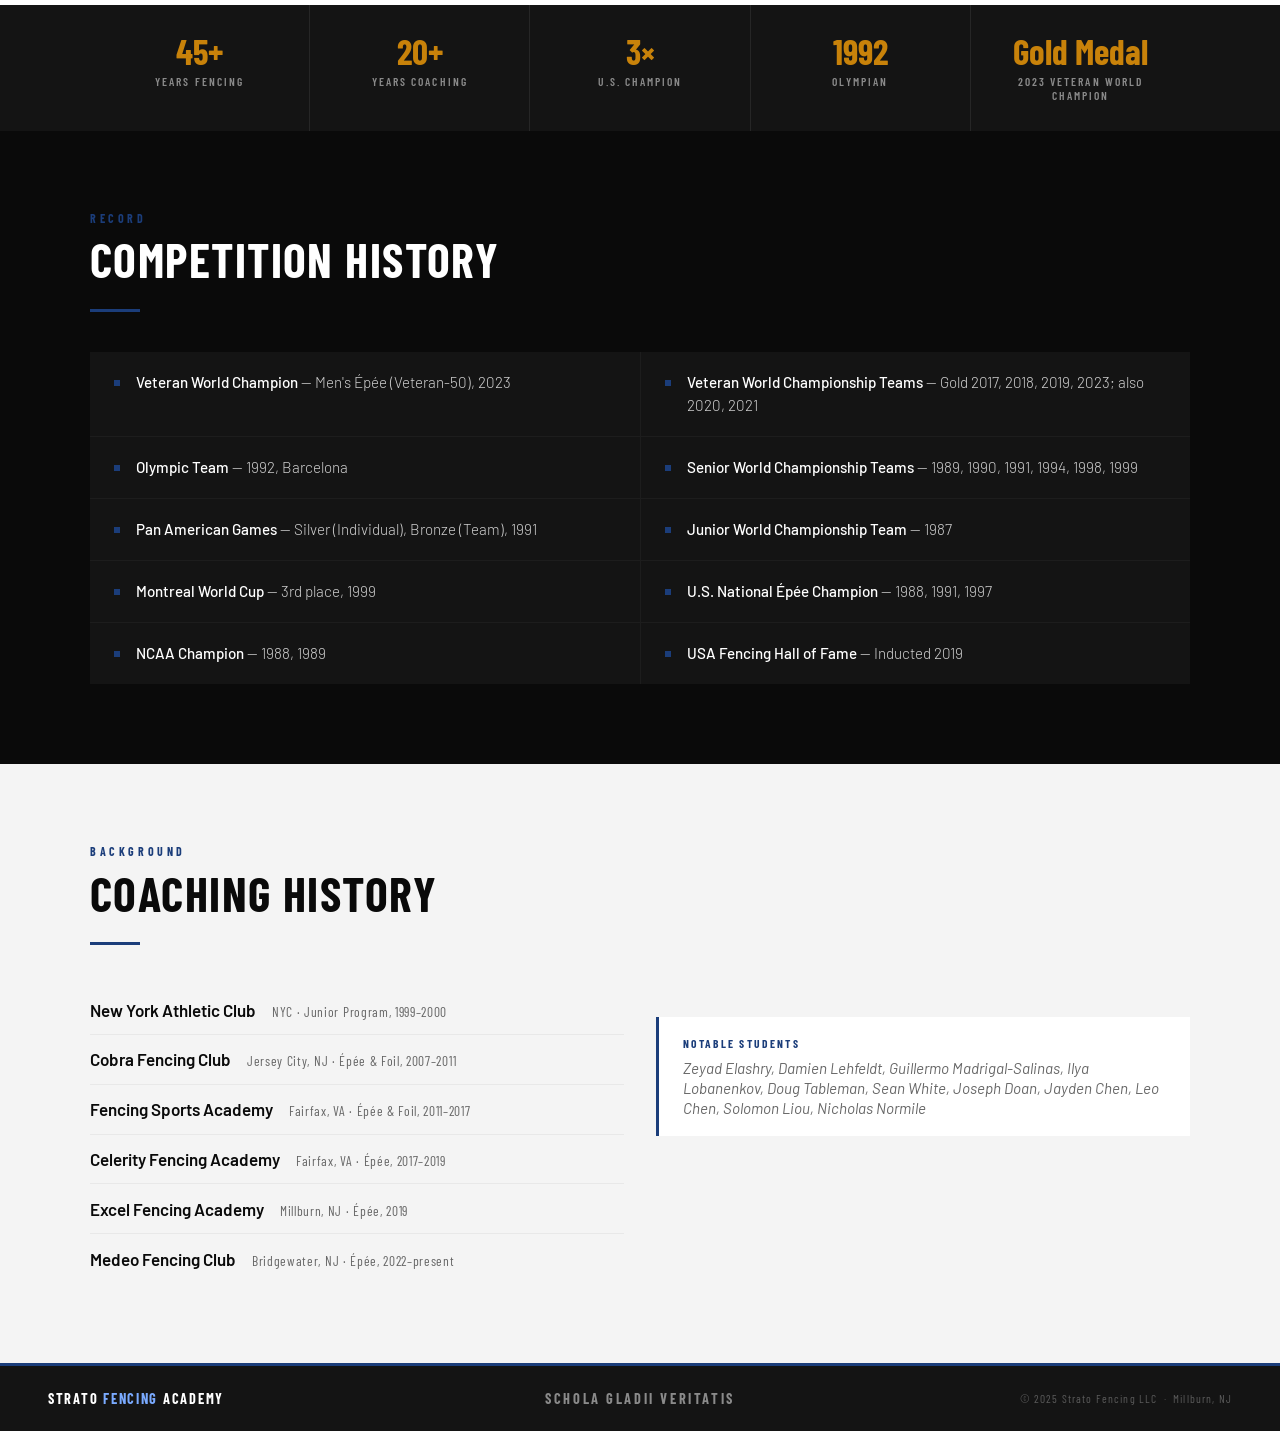
==== commit 808cab35: "Add line break before "By appointment only" in hero subtitle Co-Authored-By: Claude Sonnet 5 <norepl" ====
--- a/index.html
+++ b/index.html
@@ -364,7 +364,7 @@
 <div class="hero">
   <h1 class="hero-title">Strato Fencing Academy</h1>
   <div class="hero-sub-row">
-    <p class="hero-sub">Épée and foil fencing instruction from an Olympian, World Champion, and member of the US Fencing Hall of Fame. By appointment only in Millburn, NJ.</p>
+    <p class="hero-sub">Épée and foil fencing instruction from an Olympian, World Champion, and member of the US Fencing Hall of Fame.<br>By appointment only in Millburn, NJ.</p>
     <a class="btn-primary" href="https://calendar.app.google/FZzLGqVo8ZLfsFh5A" target="_blank">Book a Lesson</a>
   </div>
 </div>
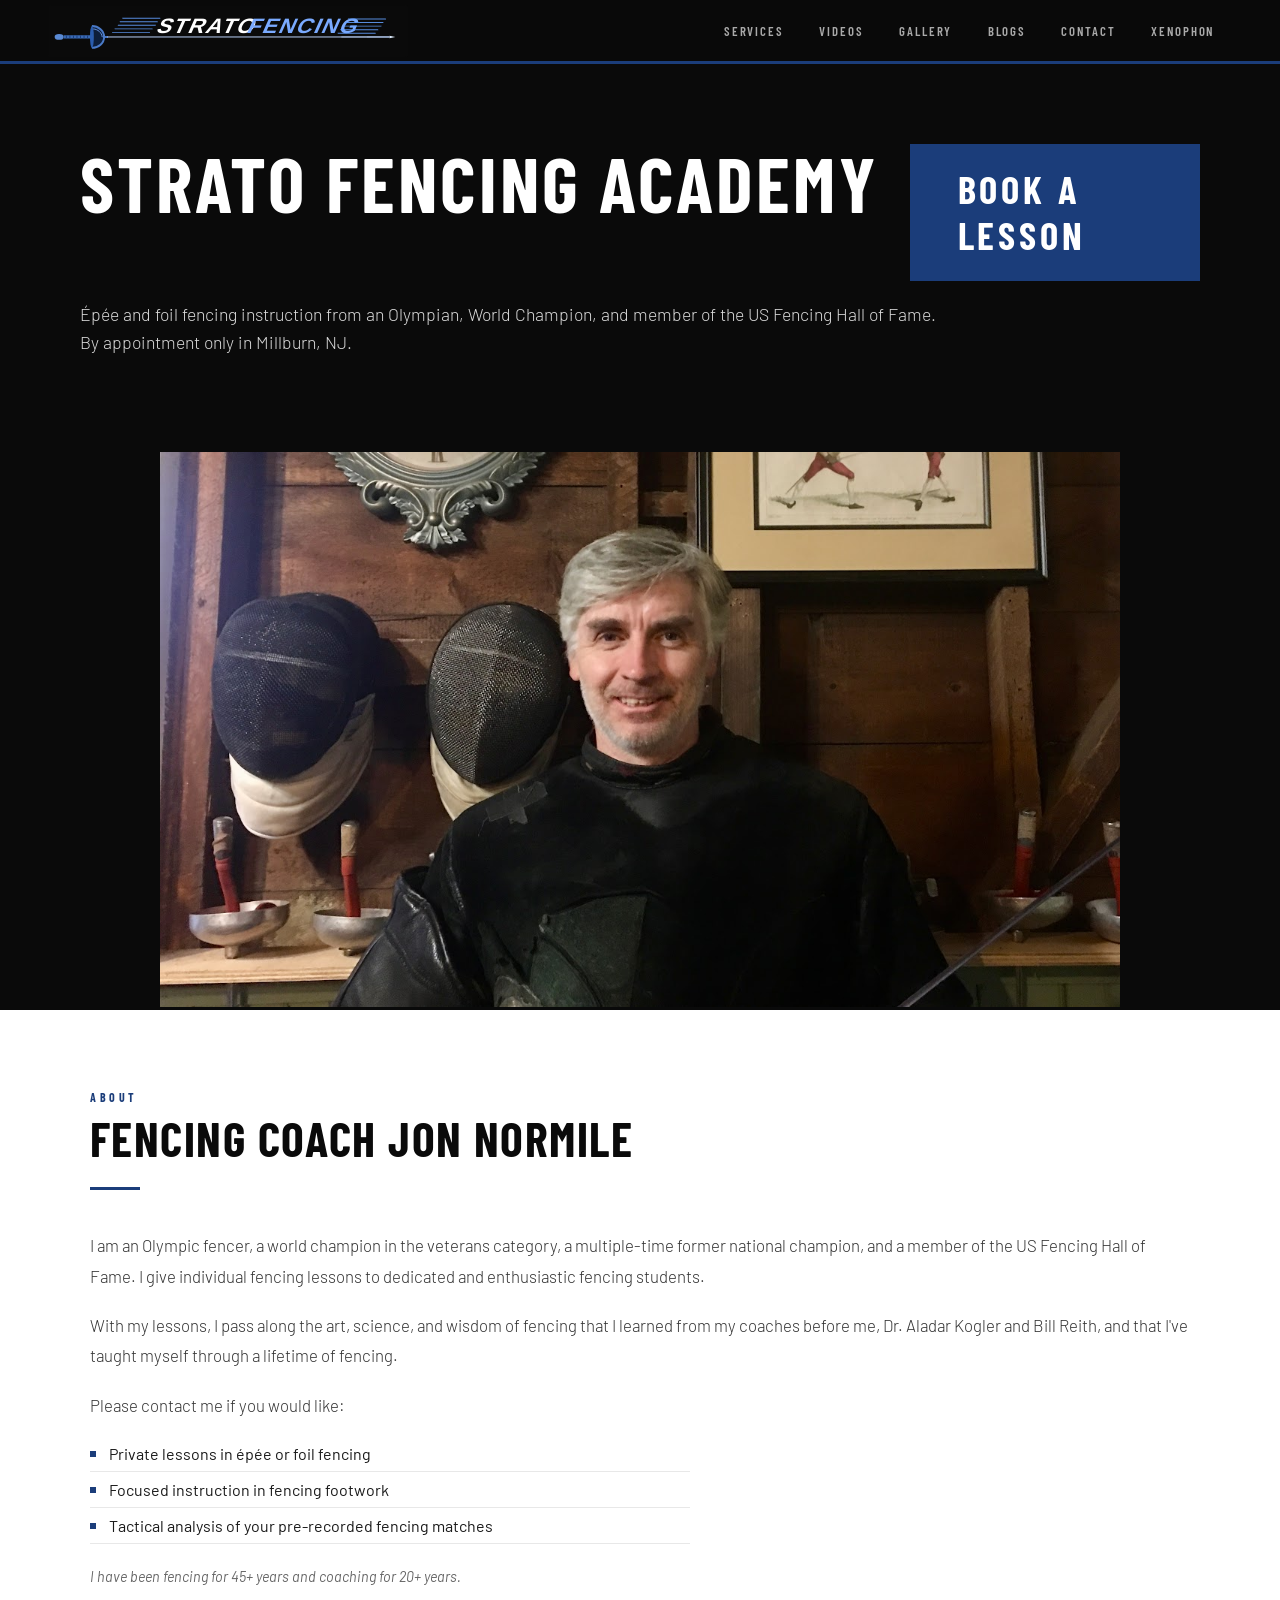
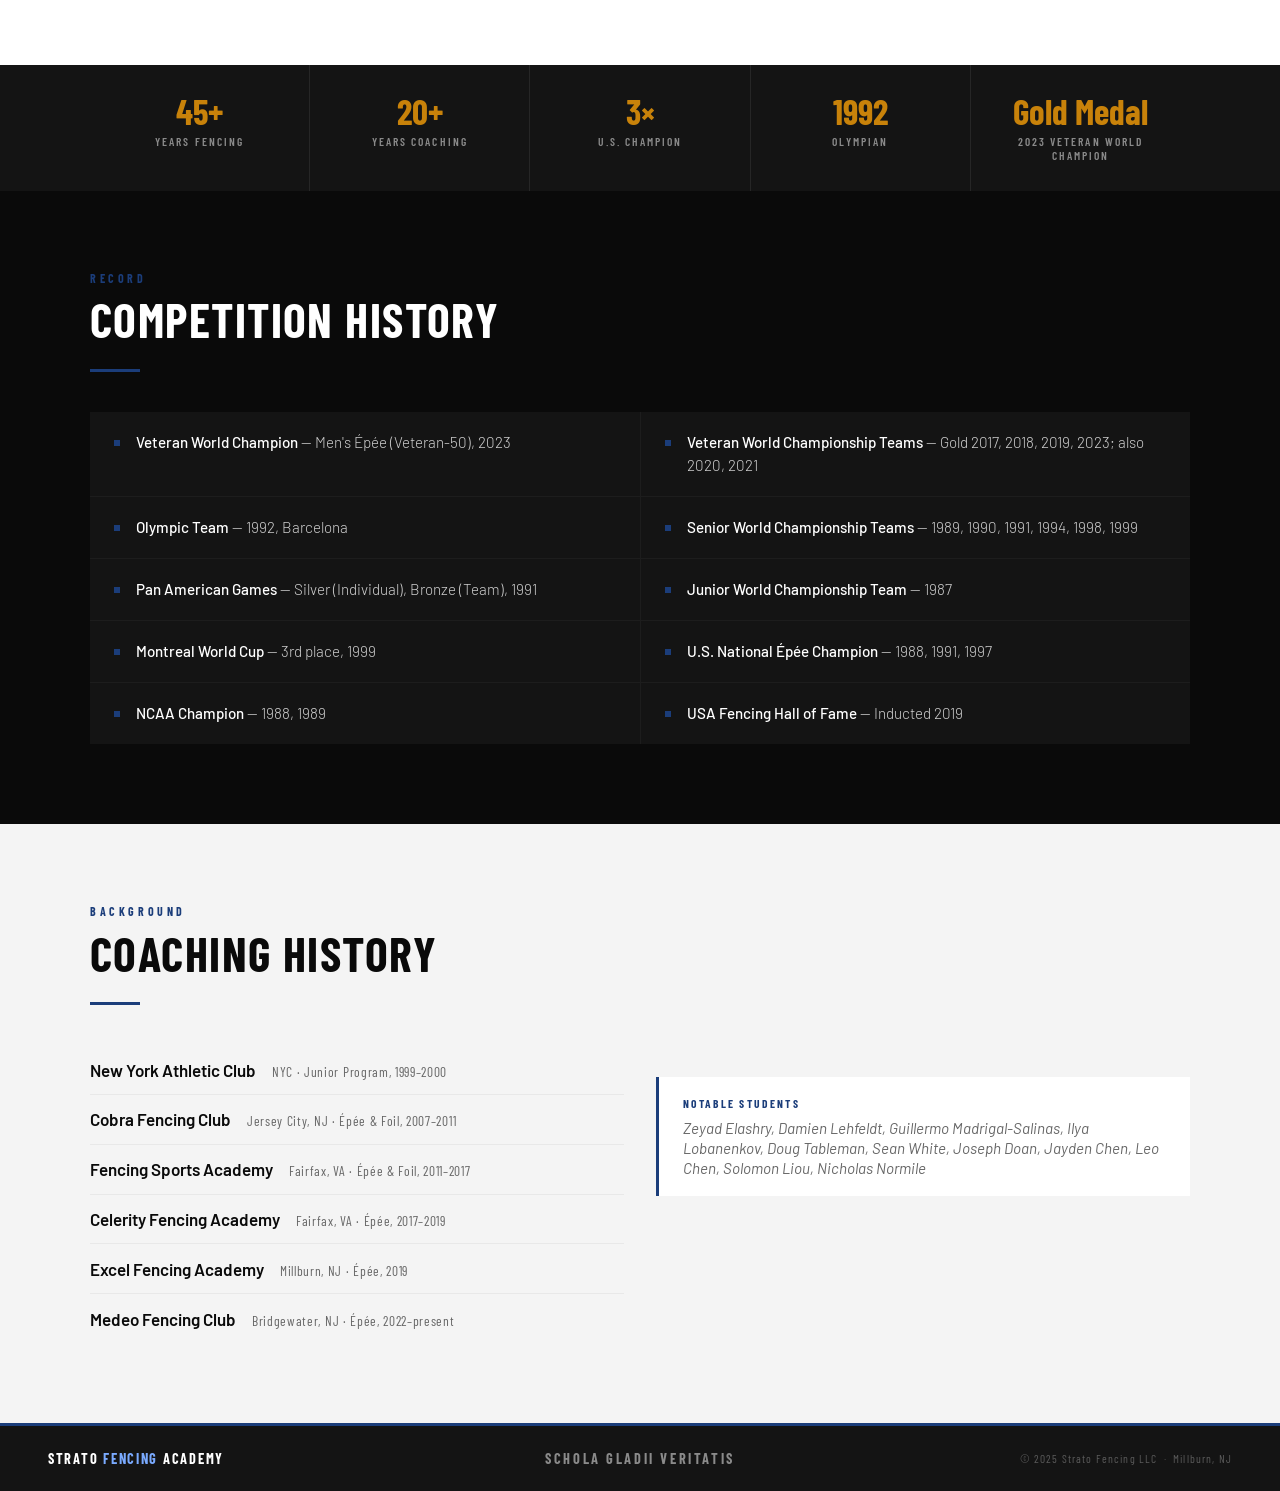
==== commit 344d8c92: "#16: Move Book a Lesson beside title, enlarge it, line-break subtitle Book a Lesson now centered ver" ====
--- a/index.html
+++ b/index.html
@@ -73,6 +73,12 @@
       flex-direction: column;
       align-items: stretch;
     }
+    .hero-top {
+      display: flex;
+      align-items: stretch;
+      gap: 2rem;
+      margin-bottom: 1.2rem;
+    }
     .hero-title {
       font-family: 'Barlow Condensed', sans-serif;
       font-size: clamp(2.5rem, 6vw, 5rem);
@@ -81,35 +87,31 @@
       letter-spacing: 0.04em;
       text-transform: uppercase;
       color: var(--white);
-      margin-bottom: 1.2rem;
-    }
-    .hero-sub-row {
+    }
+    .hero-cta-space {
+      flex: 1;
       display: flex;
       align-items: center;
-      justify-content: space-between;
-      gap: 2rem;
-      flex-wrap: wrap;
+      justify-content: center;
     }
     .hero-sub {
       font-size: 1.1rem;
       font-weight: 300;
       color: rgba(255,255,255,0.85);
       line-height: 1.6;
-      flex: 1 1 320px;
     }
     .btn-primary {
       font-family: 'Barlow Condensed', sans-serif;
-      font-size: 0.85rem;
-      font-weight: 700;
-      letter-spacing: 0.18em;
-      text-transform: uppercase;
-      padding: 0.9rem 2.2rem;
+      font-size: clamp(1.25rem, 3vw, 2.5rem);
+      font-weight: 700;
+      letter-spacing: 0.1em;
+      text-transform: uppercase;
+      padding: 1.4rem 3rem;
       background: var(--accent);
       color: var(--white);
       text-decoration: none;
       transition: background 0.2s, transform 0.15s;
       display: inline-block;
-      flex-shrink: 0;
     }
     .btn-primary:hover { background: var(--accent2); transform: translateY(-2px); }
 
@@ -331,6 +333,8 @@
       nav { padding: 0 1.2rem; }
       .nav-links a { padding: 0 0.6rem; font-size: 0.72rem; }
       .hero { padding: 7rem 2rem 4rem; }
+      .hero-top { flex-direction: column; align-items: flex-start; gap: 1.5rem; }
+      .hero-cta-space { justify-content: flex-start; width: 100%; }
       .comp-grid { grid-template-columns: 1fr; }
       .coaching-two-col { grid-template-columns: 1fr; }
       section { padding: 3.5rem 1.5rem; }
@@ -362,11 +366,13 @@
 
 <!-- HERO -->
 <div class="hero">
-  <h1 class="hero-title">Strato Fencing Academy</h1>
-  <div class="hero-sub-row">
-    <p class="hero-sub">Épée and foil fencing instruction from an Olympian, World Champion, and member of the US Fencing Hall of Fame.<br>By appointment only in Millburn, NJ.</p>
-    <a class="btn-primary" href="https://calendar.app.google/FZzLGqVo8ZLfsFh5A" target="_blank">Book a Lesson</a>
+  <div class="hero-top">
+    <h1 class="hero-title">Strato Fencing Academy</h1>
+    <div class="hero-cta-space">
+      <a class="btn-primary" href="https://calendar.app.google/FZzLGqVo8ZLfsFh5A" target="_blank">Book a Lesson</a>
+    </div>
   </div>
+  <p class="hero-sub">Épée and foil fencing instruction from an Olympian, World Champion, and member of the US Fencing Hall of Fame.<br>By appointment only in Millburn, NJ.</p>
 </div>
 
 <!-- PHOTO -->
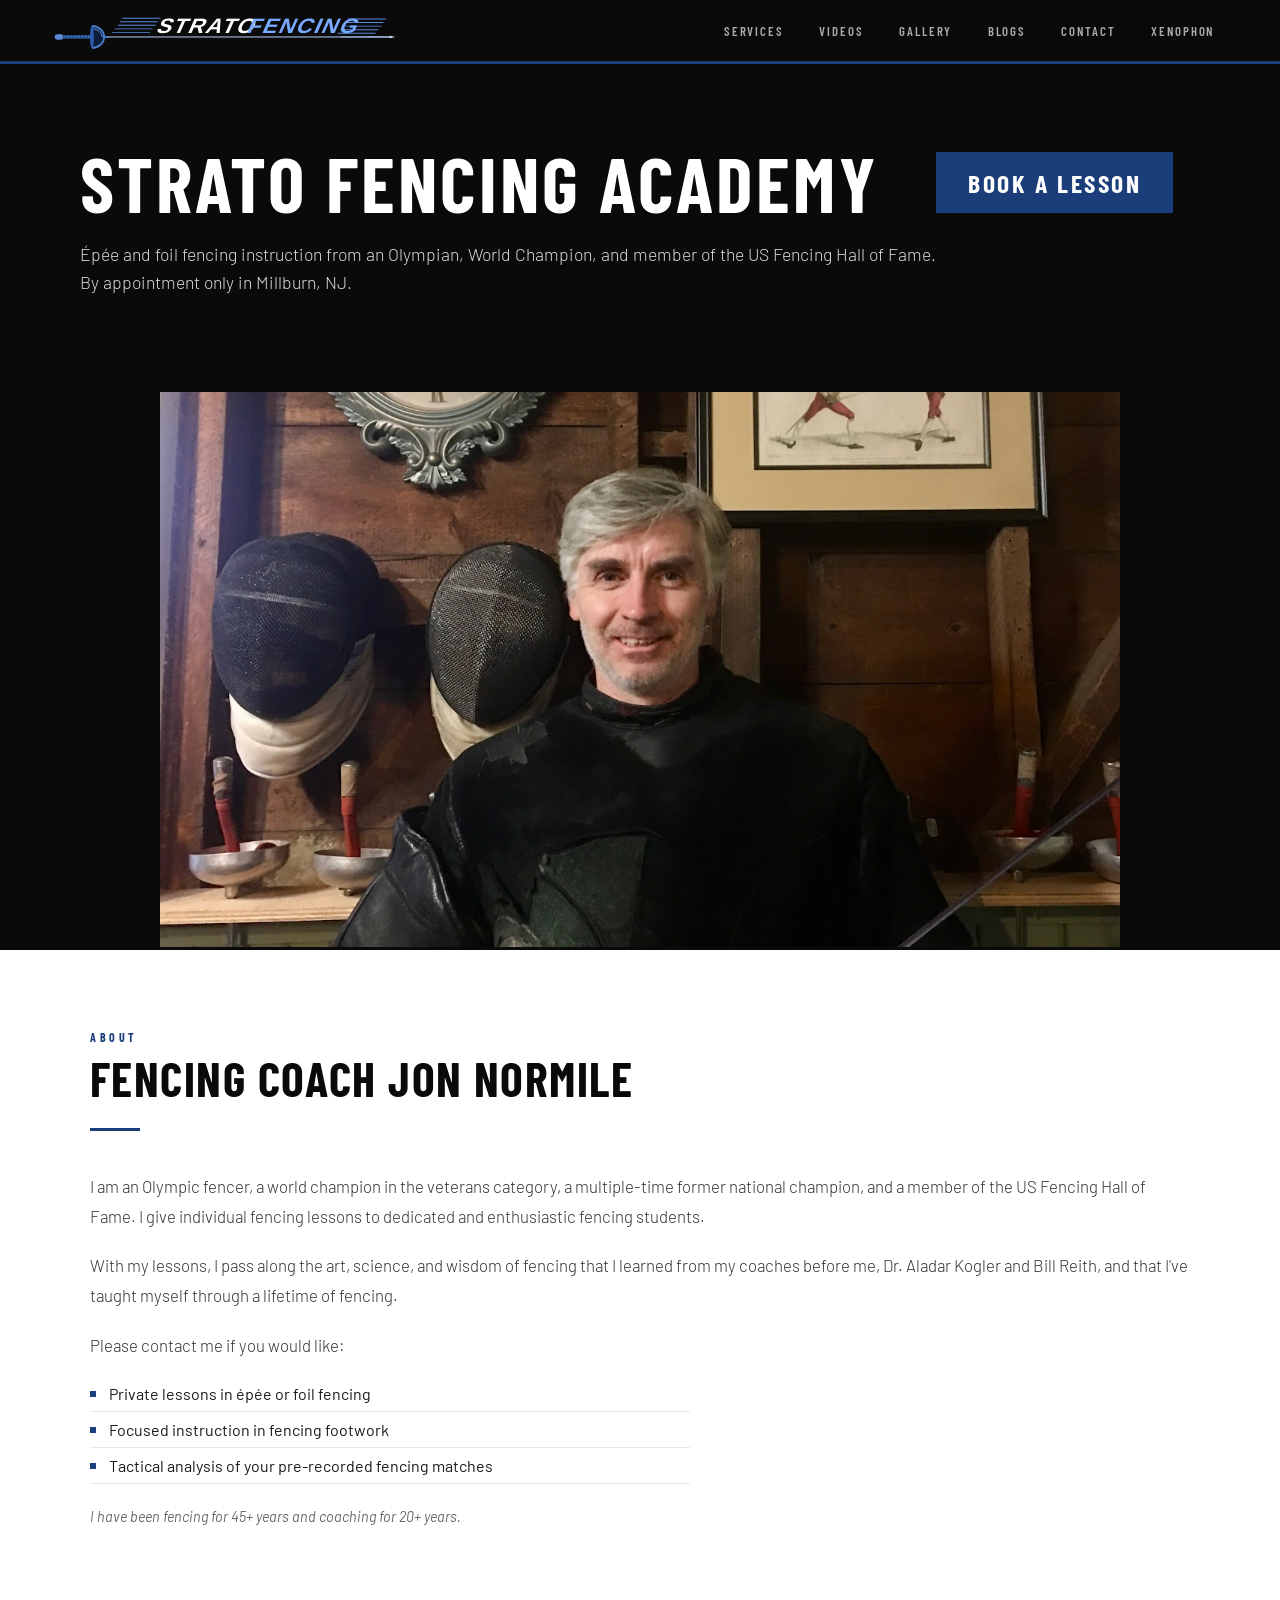
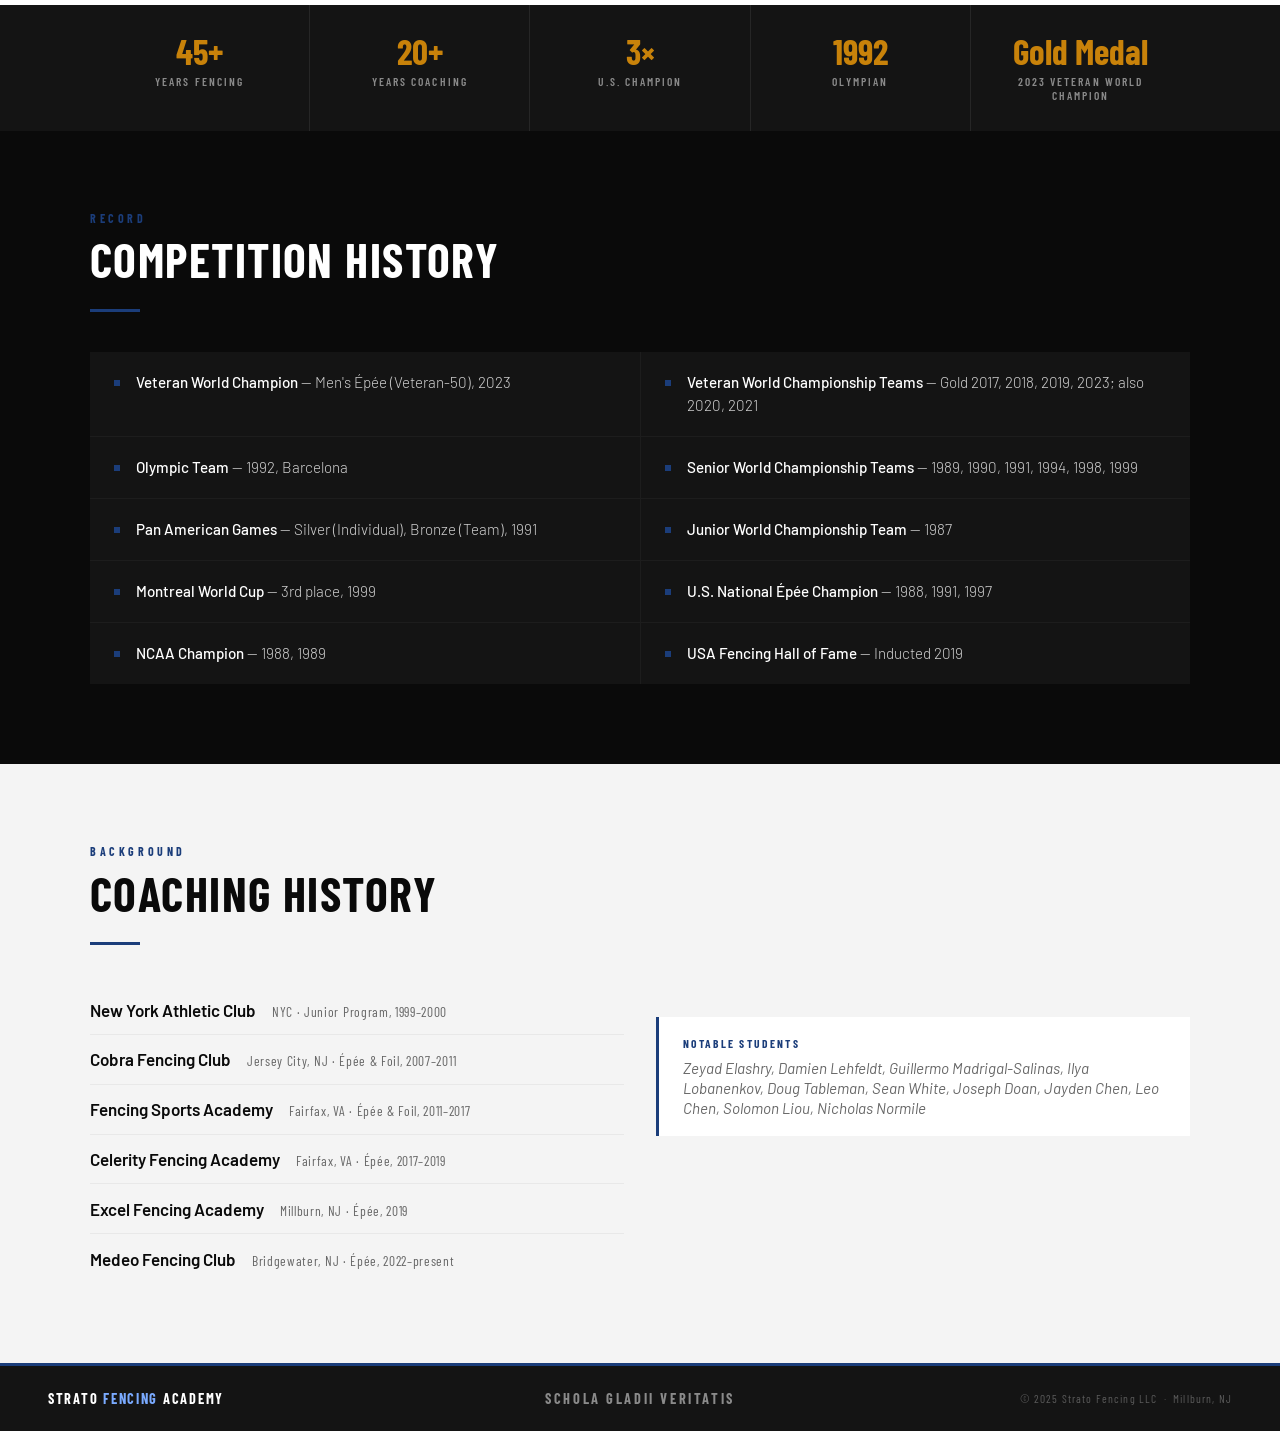
==== commit 964143f8: "Reduce Book a Lesson button size and label by 1/3 Co-Authored-By: Claude Sonnet 5 <noreply@anthropic" ====
--- a/index.html
+++ b/index.html
@@ -102,11 +102,11 @@
     }
     .btn-primary {
       font-family: 'Barlow Condensed', sans-serif;
-      font-size: clamp(1.25rem, 3vw, 2.5rem);
+      font-size: clamp(0.85rem, 2vw, 1.7rem);
       font-weight: 700;
       letter-spacing: 0.1em;
       text-transform: uppercase;
-      padding: 1.4rem 3rem;
+      padding: 0.95rem 2rem;
       background: var(--accent);
       color: var(--white);
       text-decoration: none;
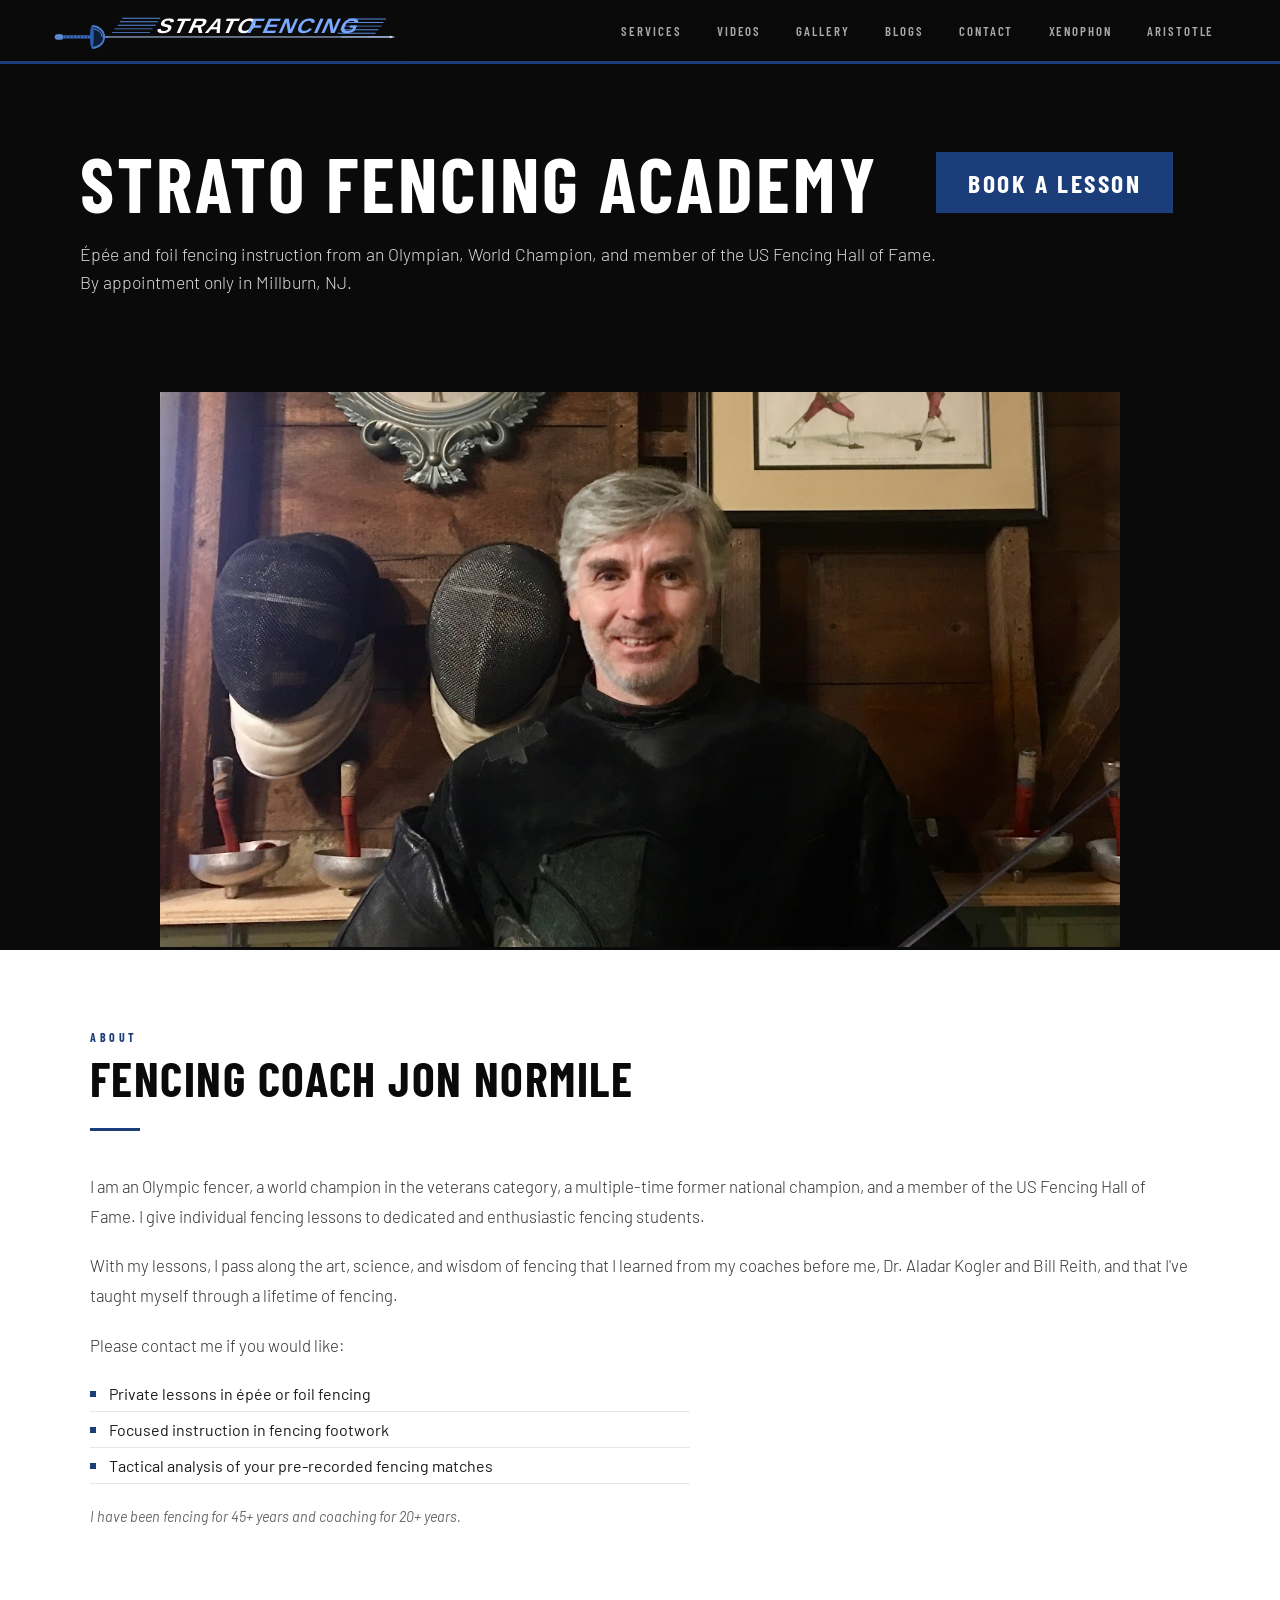
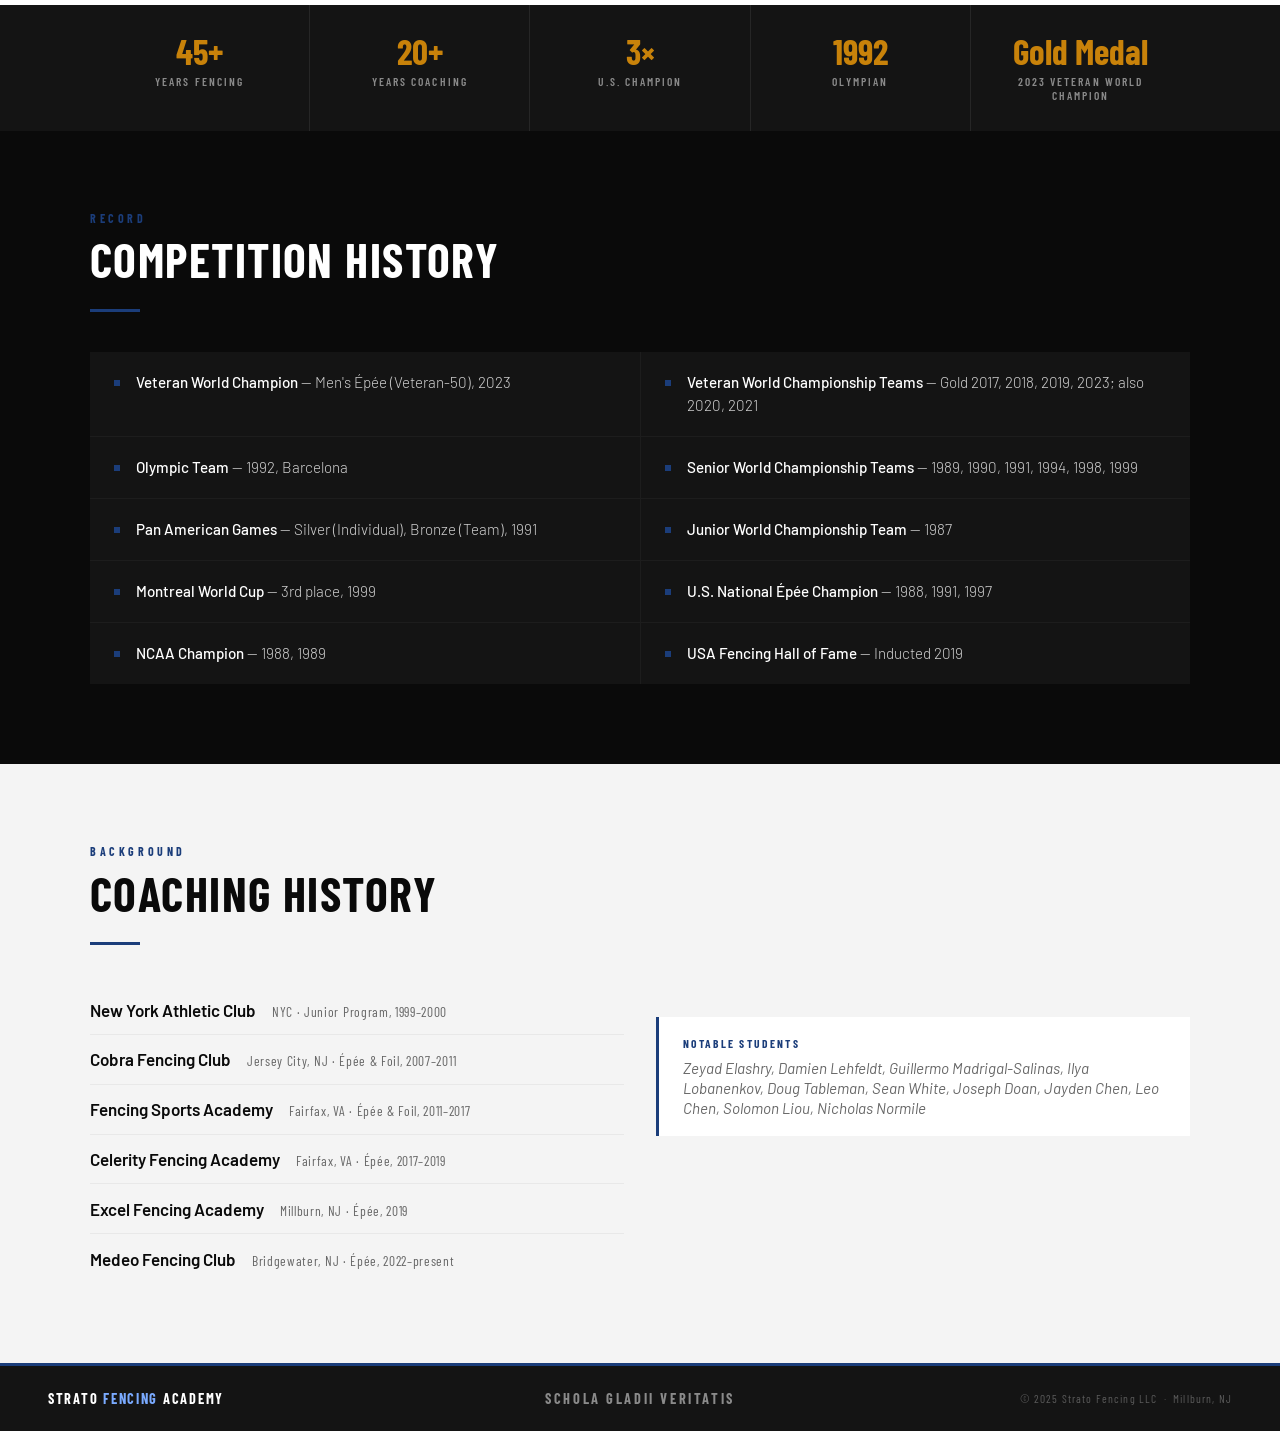
==== commit 4899d016: "#20: Aristotle link in top nav on all pages; make Aristotle page indexable Co-Authored-By: Claude Op" ====
--- a/index.html
+++ b/index.html
@@ -361,6 +361,7 @@
     <li><a href="blogs.html">Blogs</a></li>
     <li><a href="contact.html">Contact</a></li>
     <li><a href="xenophon.html">Xenophon</a></li>
+    <li><a href="aristotle.html">Aristotle</a></li>
   </ul>
 </nav>
 
